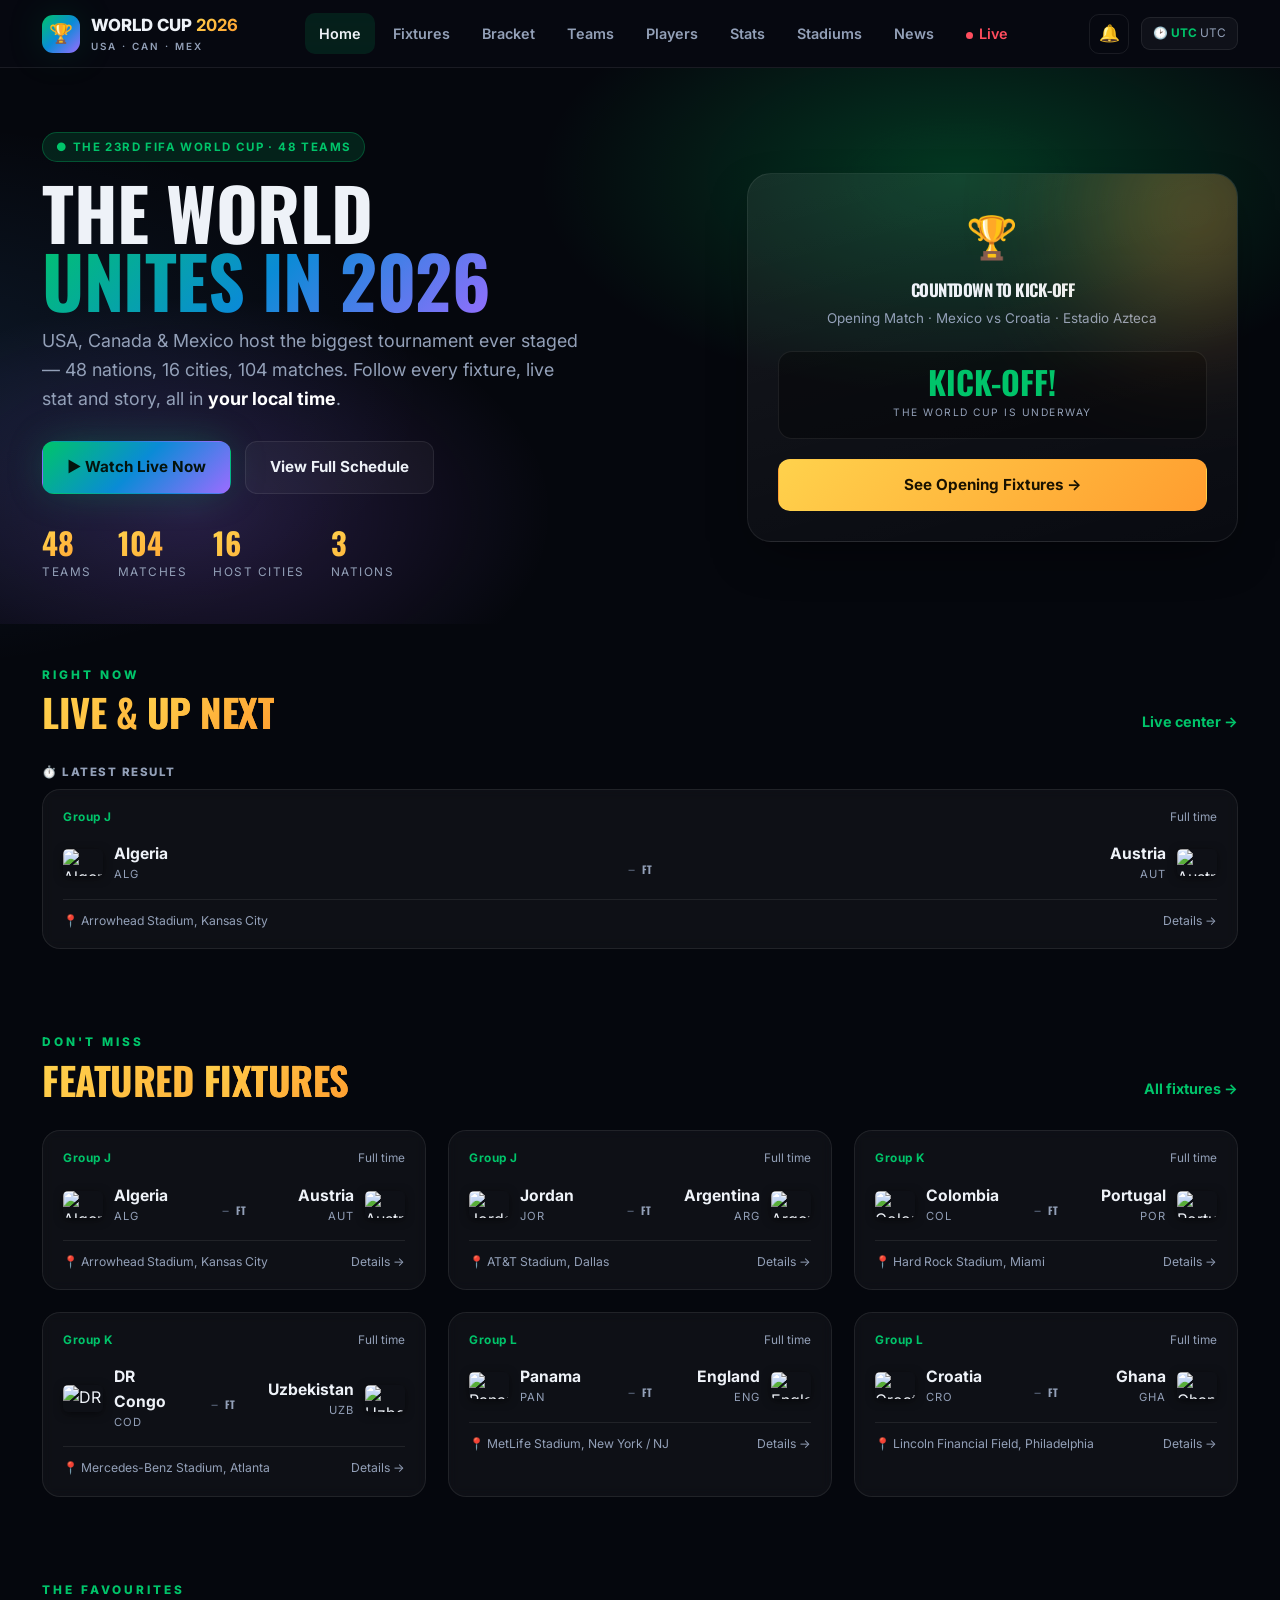
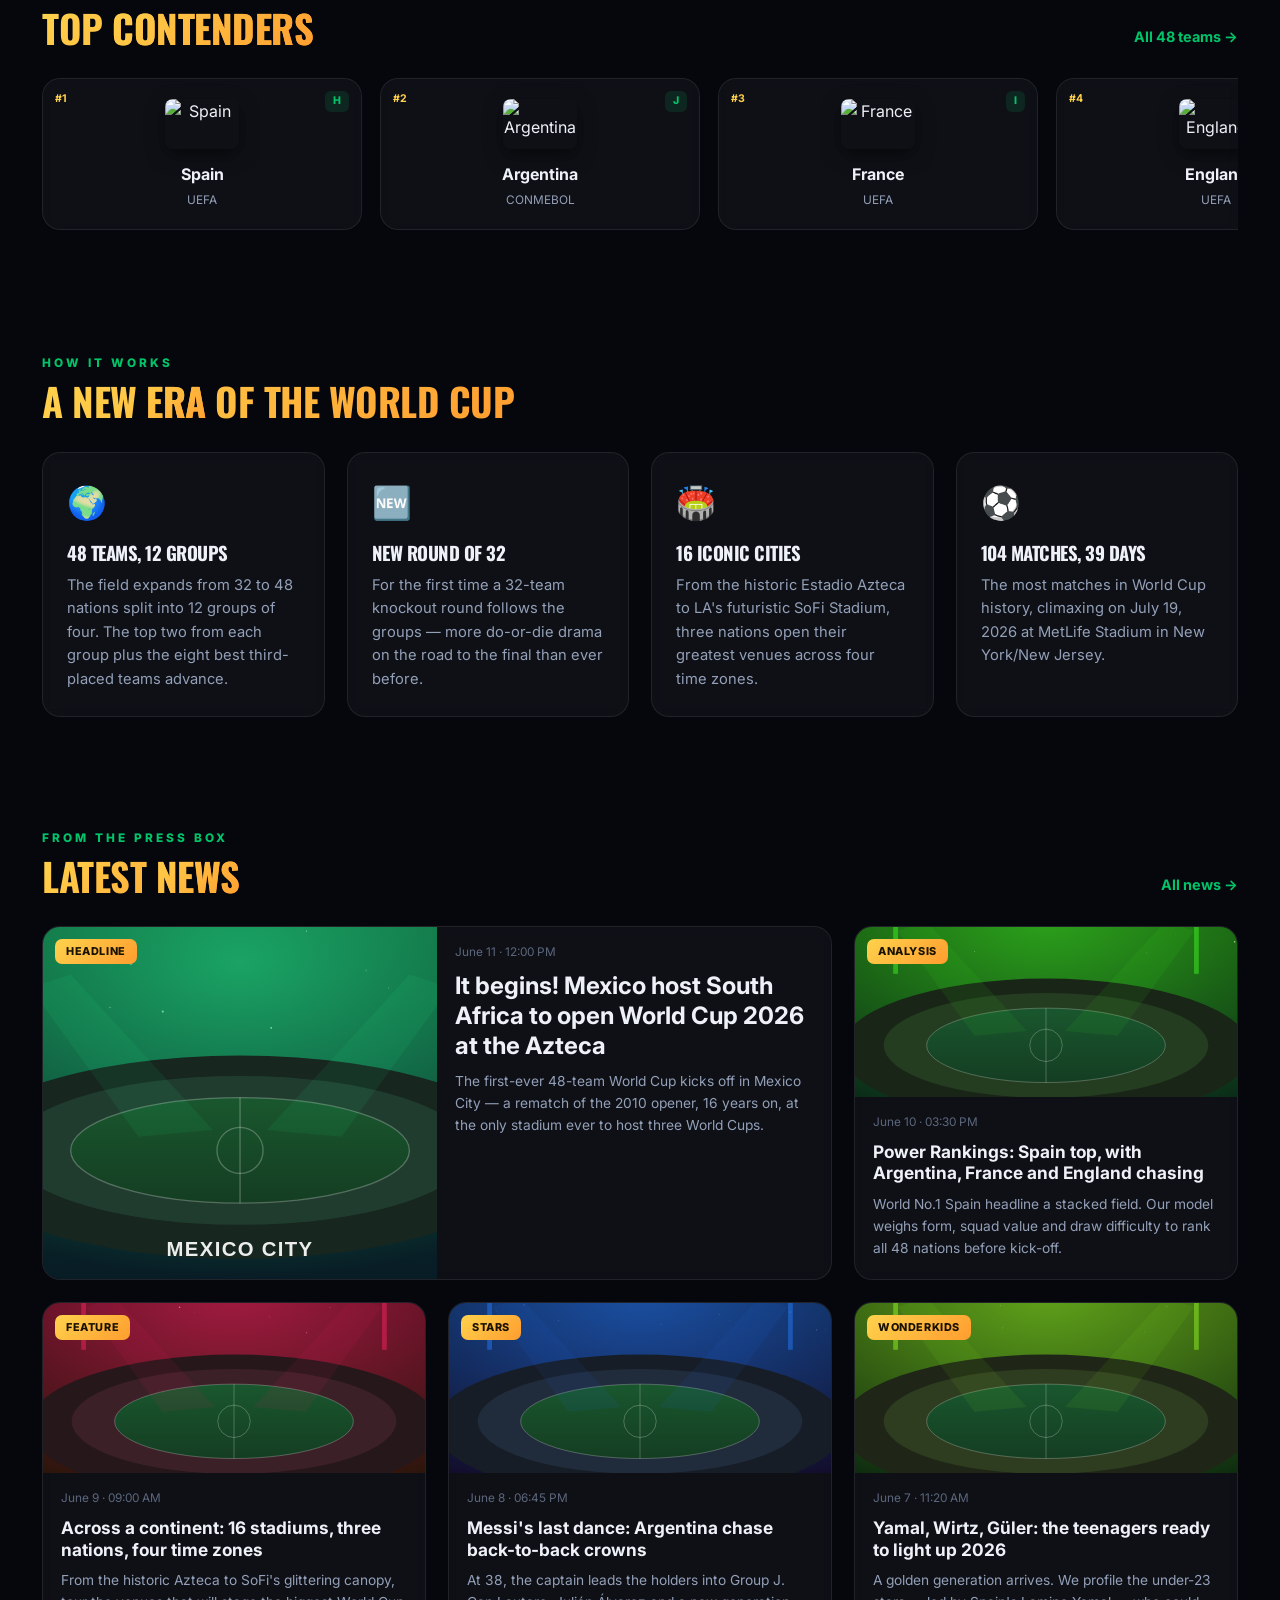
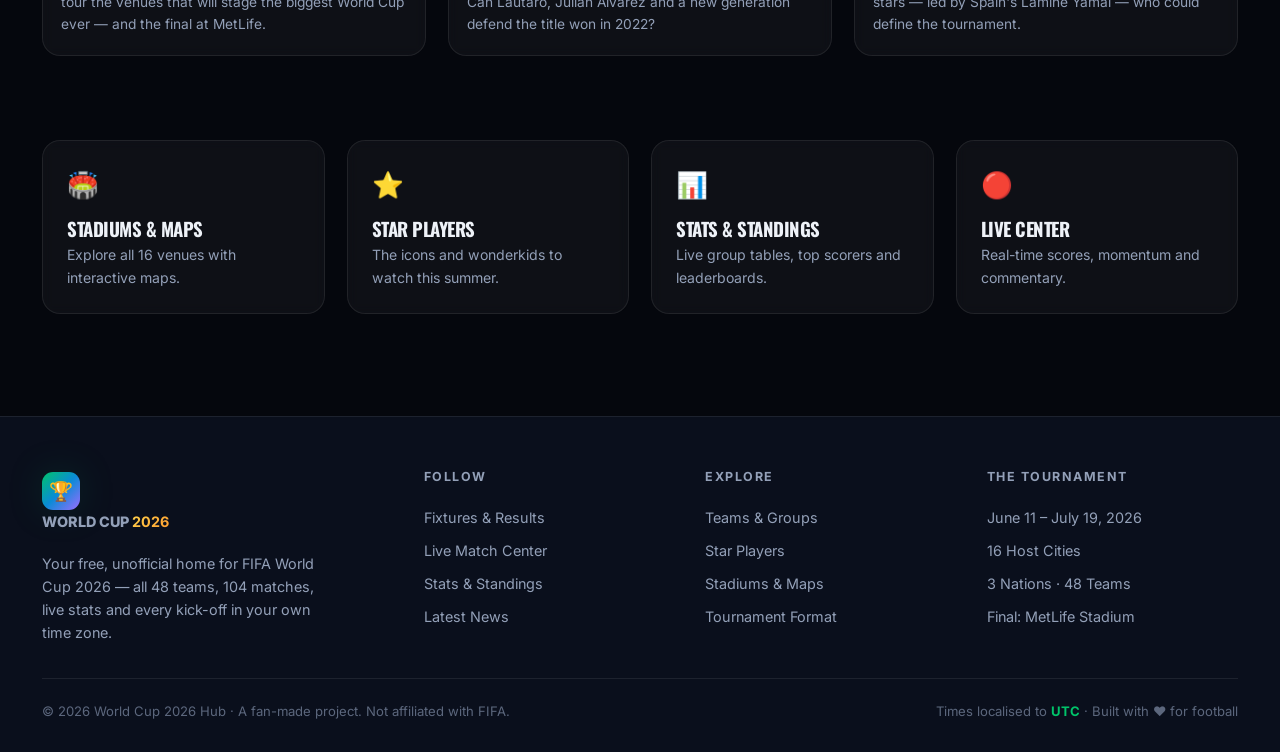
==== index.html @ a39a7ef7 "Add files via upload" ====
<!DOCTYPE html>
<html lang="en">
<head>
<meta charset="UTF-8">
<meta name="viewport" content="width=device-width, initial-scale=1.0">
<title>World Cup 2026 Hub — Live Scores, Fixtures, Teams &amp; Stats</title>
<meta name="description" content="Your free home for FIFA World Cup 2026: all 48 teams, 104 fixtures, live match stats, players, stadiums and news — every kick-off in your local time.">
<link rel="preconnect" href="https://fonts.googleapis.com">
<link rel="preconnect" href="https://flagcdn.com">
<link href="https://fonts.googleapis.com/css2?family=Inter:wght@400;500;600;700;800&family=Oswald:wght@500;600;700&display=swap" rel="stylesheet">
<link rel="stylesheet" href="css/styles.css">
<link rel="icon" href="data:image/svg+xml,%3Csvg xmlns='http://www.w3.org/2000/svg' viewBox='0 0 100 100'%3E%3Ctext y='.9em' font-size='90'%3E%F0%9F%8F%86%3C/text%3E%3C/svg%3E">
</head>
<body data-page="index.html">

<!-- HERO -->
<section class="hero">
  <div class="hero-glow"></div>
  <div class="wrap hero-grid">
    <div>
      <span class="pill pill-green">● The 23rd FIFA World Cup · 48 Teams</span>
      <h1 class="display">The World<br><span class="g">Unites in 2026</span></h1>
      <p class="lead">USA, Canada &amp; Mexico host the biggest tournament ever staged — 48 nations, 16 cities, 104 matches. Follow every fixture, live stat and story, all in <b style="color:#fff">your local time</b>.</p>
      <div class="hero-cta">
        <a href="live.html" class="btn btn-primary">▶ Watch Live Now</a>
        <a href="fixtures.html" class="btn btn-ghost">View Full Schedule</a>
      </div>
      <div class="hero-stats">
        <div class="s"><b>48</b><span>Teams</span></div>
        <div class="s"><b>104</b><span>Matches</span></div>
        <div class="s"><b>16</b><span>Host Cities</span></div>
        <div class="s"><b>3</b><span>Nations</span></div>
      </div>
    </div>
    <div class="hero-card reveal">
      <div class="trophy">🏆</div>
      <h3 class="display">Countdown to Kick-Off</h3>
      <p class="sub">Opening Match · Mexico vs Croatia · Estadio Azteca</p>
      <div class="countdown" id="countdown"></div>
      <a href="fixtures.html" class="btn btn-gold" style="width:100%;justify-content:center;margin-top:20px">See Opening Fixtures →</a>
    </div>
  </div>
</section>

<!-- SPOTLIGHT: always-on LIVE + NEXT -->
<section class="section-tight">
  <div class="wrap">
    <div class="section-head reveal">
      <div><div class="eyebrow">Right now</div><h2 class="display">Live &amp; <span class="display">Up Next</span></h2></div>
      <a href="live.html" class="link-more">Live center →</a>
    </div>
    <div class="grid reveal" id="spotlight" style="grid-template-columns:1fr 1fr;gap:18px"></div>
  </div>
</section>

<!-- TODAY'S MATCHES WIDGET -->
<section class="section-tight" id="todaySec" style="display:none">
  <div class="wrap">
    <div class="section-head reveal">
      <div><div class="eyebrow" id="todayDate">Today</div><h2 class="display">Today's <span class="display">Matches</span></h2></div>
      <a href="fixtures.html" class="link-more">Full schedule →</a>
    </div>
    <div class="grid reveal" id="todayGrid" style="grid-template-columns:repeat(auto-fill,minmax(330px,1fr))"></div>
  </div>
</section>

<!-- FEATURED / UPCOMING -->
<section class="section-tight">
  <div class="wrap">
    <div class="section-head reveal">
      <div><div class="eyebrow">Don't miss</div><h2 class="display">Featured <span class="display">Fixtures</span></h2></div>
      <a href="fixtures.html" class="link-more">All fixtures →</a>
    </div>
    <div class="grid reveal" id="featuredMatches" style="grid-template-columns:repeat(auto-fill,minmax(330px,1fr))"></div>
  </div>
</section>

<!-- TICKER / STAR TEAMS -->
<section class="section-tight">
  <div class="wrap">
    <div class="section-head reveal">
      <div><div class="eyebrow">The favourites</div><h2 class="display">Top <span class="display">Contenders</span></h2></div>
      <a href="teams.html" class="link-more">All 48 teams →</a>
    </div>
    <div class="scroll-x reveal" id="topTeams"></div>
  </div>
</section>

<!-- FORMAT EXPLAINER -->
<section class="section" id="format">
  <div class="wrap">
    <div class="section-head reveal"><div><div class="eyebrow">How it works</div><h2 class="display">A New <span class="display">Era</span> of the World Cup</h2></div></div>
    <div class="grid reveal" style="grid-template-columns:repeat(auto-fit,minmax(230px,1fr))">
      <div class="card" style="padding:24px"><div style="font-size:2rem">🌍</div><h3 class="display" style="margin:10px 0 6px">48 Teams, 12 Groups</h3><p class="muted" style="font-size:.92rem">The field expands from 32 to 48 nations split into 12 groups of four. The top two from each group plus the eight best third-placed teams advance.</p></div>
      <div class="card" style="padding:24px"><div style="font-size:2rem">🆕</div><h3 class="display" style="margin:10px 0 6px">New Round of 32</h3><p class="muted" style="font-size:.92rem">For the first time a 32-team knockout round follows the groups — more do-or-die drama on the road to the final than ever before.</p></div>
      <div class="card" style="padding:24px"><div style="font-size:2rem">🏟️</div><h3 class="display" style="margin:10px 0 6px">16 Iconic Cities</h3><p class="muted" style="font-size:.92rem">From the historic Estadio Azteca to LA's futuristic SoFi Stadium, three nations open their greatest venues across four time zones.</p></div>
      <div class="card" style="padding:24px"><div style="font-size:2rem">⚽</div><h3 class="display" style="margin:10px 0 6px">104 Matches, 39 Days</h3><p class="muted" style="font-size:.92rem">The most matches in World Cup history, climaxing on July 19, 2026 at MetLife Stadium in New York/New Jersey.</p></div>
    </div>
  </div>
</section>

<!-- LATEST NEWS -->
<section class="section-tight">
  <div class="wrap">
    <div class="section-head reveal">
      <div><div class="eyebrow">From the press box</div><h2 class="display">Latest <span class="display">News</span></h2></div>
      <a href="news.html" class="link-more">All news →</a>
    </div>
    <div class="grid news-grid reveal" id="homeNews"></div>
  </div>
</section>

<!-- QUICK LINKS -->
<section class="section-tight">
  <div class="wrap grid reveal" style="grid-template-columns:repeat(auto-fit,minmax(200px,1fr))">
    <a href="stadiums.html" class="card" style="padding:24px"><div style="font-size:1.6rem">🏟️</div><h3 class="display" style="margin-top:8px">Stadiums &amp; Maps</h3><p class="muted" style="font-size:.88rem">Explore all 16 venues with interactive maps.</p></a>
    <a href="players.html" class="card" style="padding:24px"><div style="font-size:1.6rem">⭐</div><h3 class="display" style="margin-top:8px">Star Players</h3><p class="muted" style="font-size:.88rem">The icons and wonderkids to watch this summer.</p></a>
    <a href="stats.html" class="card" style="padding:24px"><div style="font-size:1.6rem">📊</div><h3 class="display" style="margin-top:8px">Stats &amp; Standings</h3><p class="muted" style="font-size:.88rem">Live group tables, top scorers and leaderboards.</p></a>
    <a href="live.html" class="card" style="padding:24px"><div style="font-size:1.6rem">🔴</div><h3 class="display" style="margin-top:8px">Live Center</h3><p class="muted" style="font-size:.88rem">Real-time scores, momentum and commentary.</p></a>
  </div>
</section>

<script src="js/data.js"></script>
<script src="js/live-data.js"></script>
<script src="js/app.js"></script>
<script>
  startCountdown(TOURNAMENT.start, '#countdown');

  function isSameLocalDay(iso, ref){ const d=new Date(iso); return d.getFullYear()===ref.getFullYear()&&d.getMonth()===ref.getMonth()&&d.getDate()===ref.getDate(); }

  function renderHome(){
    resolveKnockout();
    const withTeams = MATCHES.filter(m=>m.home&&m.away);
    const live = withTeams.filter(m=>m.status==='live').sort((a,b)=>new Date(a.kickoff)-new Date(b.kickoff));
    const upcoming = withTeams.filter(m=>m.status==='upcoming').sort((a,b)=>new Date(a.kickoff)-new Date(b.kickoff));
    const finished = withTeams.filter(m=>m.status==='finished').sort((a,b)=>new Date(b.kickoff)-new Date(a.kickoff));

    /* SPOTLIGHT — always show a live match (or latest result) + the next match */
    const sp=$('#spotlight'); sp.innerHTML='';
    const liveOrLast = live[0] || finished[0];
    const nextUp = upcoming[0];
    const cards=[];
    if(liveOrLast){ const w=el('div'); w.innerHTML=`<div style="font-size:.72rem;font-weight:800;letter-spacing:1.5px;text-transform:uppercase;color:${live[0]?'var(--red)':'var(--muted)'};margin-bottom:8px">${live[0]?'🔴 Live now':'⏱️ Latest result'}</div>`; w.appendChild(matchCard(liveOrLast)); cards.push(w); }
    if(nextUp){ const w=el('div'); w.innerHTML=`<div style="font-size:.72rem;font-weight:800;letter-spacing:1.5px;text-transform:uppercase;color:var(--green);margin-bottom:8px">▶ Up next · ${relativeKO(nextUp.kickoff)}</div>`; w.appendChild(matchCard(nextUp)); cards.push(w); }
    if(!cards.length){ sp.innerHTML='<div class="empty" style="grid-column:1/-1">The schedule is complete — what a tournament!</div>'; }
    else cards.forEach(c=>sp.appendChild(c));
    sp.style.gridTemplateColumns = (cards.length>1 && window.innerWidth>760) ? '1fr 1fr' : '1fr';

    /* TODAY widget */
    const now=new Date();
    const today = withTeams.filter(m=>isSameLocalDay(m.kickoff, now)).sort((a,b)=>new Date(a.kickoff)-new Date(b.kickoff));
    if(today.length){
      $('#todaySec').style.display='';
      $('#todayDate').textContent = now.toLocaleDateString([], {weekday:'long', month:'long', day:'numeric'});
      const tg=$('#todayGrid'); tg.innerHTML=''; today.forEach(m=>tg.appendChild(matchCard(m)));
    } else $('#todaySec').style.display='none';

    /* FEATURED — biggest upcoming games (by combined team ranking) */
    const feat=$('#featuredMatches'); feat.innerHTML='';
    const big=[...upcoming].sort((a,b)=>(team(a.home).rank+team(a.away).rank)-(team(b.home).rank+team(b.away).rank)).slice(0,6);
    (big.length?big:finished.slice(0,6)).forEach(m=>feat.appendChild(matchCard(m)));
  }
  LiveData.refresh(renderHome);
  setInterval(()=>LiveData.refresh(renderHome), 30000);

  // Top contenders carousel
  const tt = $('#topTeams');
  TEAMS.filter(t=>t.rank).sort((a,b)=>a.rank-b.rank).slice(0,10).forEach(t=>{
    const c = el('a','card team-tile'); c.href='teams.html';
    c.innerHTML = `<span class="rk">#${t.rank}</span><span class="grp">${t.group}</span>
      <img class="flag" src="${flag(t.cc)}" alt="${t.name}" loading="lazy">
      <h4>${t.name}</h4><div class="meta">${t.conf}</div>`;
    tt.appendChild(c);
  });

  // News
  const hn = $('#homeNews');
  NEWS.slice(0,5).forEach((n,i)=>{
    const c = el('div','card news-card'+(i===0?' news-feature':''));
    const venue = stadium(n.img);
    c.innerHTML = `<div class="news-img"><span class="cat">${n.cat}</span>
        <img src="${cityImg(n.img, venue.city||n.img)}" alt=""></div>
      <div class="news-body"><div class="date">${localDate(n.date,{month:'long',day:'numeric'})} · ${localTime(n.date)}</div>
        <h3>${n.title}</h3><p class="blurb">${n.blurb}</p></div>`;
    loadVenuePhoto(c.querySelector('.news-img img'), venue.wiki);
    c.onclick = ()=> showModal(`<div class="modal-hero" style="background:var(--grad-hero)"><span style="font-size:2.4rem">📰</span></div>
      <div class="modal-body"><span class="pill pill-gold">${n.cat}</span>
      <h2 style="margin:12px 0 4px">${n.title}</h2><p class="sub">${localDateFull(n.date)} · ${localTime(n.date)} ${tzAbbr}</p>
      <p style="color:var(--muted)">${n.blurb}</p><p style="color:var(--muted);margin-top:12px">Full coverage, team-by-team reaction and tactical analysis continues across our News desk as the tournament unfolds.</p>
      <a href="news.html" class="btn btn-primary" style="margin-top:18px">More stories →</a></div>`);
    hn.appendChild(c);
  });
</script>
</body>
</html>
---- css/styles.css ----
/* =====================================================================
   FIFA WORLD CUP 2026 — DESIGN SYSTEM
   A premium, dark, glassmorphic theme with a green-pitch + gold accent.
   ===================================================================== */
:root{
  --bg:#05070d;
  --bg-2:#0a0f1c;
  --surface:#0e1422;
  --surface-2:#131b2e;
  --card:rgba(255,255,255,.04);
  --card-border:rgba(255,255,255,.08);
  --text:#eef2f8;
  --muted:#93a0b8;
  --faint:#5c677d;

  --green:#00c46a;
  --green-deep:#009b54;
  --gold:#ffd24c;
  --gold-deep:#e8b51c;
  --red:#ff4d5e;
  --blue:#4da3ff;
  --purple:#9b6cff;

  --grad-hero:linear-gradient(135deg,#00c46a 0%,#0a8bd6 50%,#9b6cff 100%);
  --grad-gold:linear-gradient(135deg,#ffd24c,#ff9d2f);
  --grad-pitch:linear-gradient(160deg,#0a3d23 0%,#062818 100%);

  --radius:18px;
  --radius-sm:12px;
  --shadow:0 18px 50px -18px rgba(0,0,0,.65);
  --shadow-glow:0 0 40px -8px rgba(0,196,106,.35);
  --maxw:1240px;
  --header-h:68px;
  font-synthesis:none;
}

*{box-sizing:border-box;margin:0;padding:0}
html{scroll-behavior:smooth}
body{
  font-family:'Inter','Segoe UI',system-ui,-apple-system,sans-serif;
  background:
    radial-gradient(1200px 600px at 80% -10%, rgba(0,196,106,.14), transparent 60%),
    radial-gradient(1000px 500px at -10% 10%, rgba(75,163,255,.12), transparent 55%),
    var(--bg);
  color:var(--text);
  line-height:1.6;
  min-height:100vh;
  -webkit-font-smoothing:antialiased;
  overflow-x:hidden;
}
a{color:inherit;text-decoration:none}
img{max-width:100%;display:block}
.display{font-family:'Oswald','Inter',sans-serif;font-weight:700;letter-spacing:-.5px;text-transform:uppercase}

/* ---------- layout helpers ---------- */
.wrap{max-width:var(--maxw);margin:0 auto;padding:0 22px}
.section{padding:70px 0}
.section-tight{padding:42px 0}
.grid{display:grid;gap:22px}
.center{text-align:center}
.muted{color:var(--muted)}
.pill{display:inline-flex;align-items:center;gap:7px;padding:5px 13px;border-radius:999px;font-size:.72rem;font-weight:700;letter-spacing:1.4px;text-transform:uppercase}
.pill-green{background:rgba(0,196,106,.14);color:var(--green);border:1px solid rgba(0,196,106,.3)}
.pill-gold{background:rgba(255,210,76,.13);color:var(--gold);border:1px solid rgba(255,210,76,.3)}
.pill-red{background:rgba(255,77,94,.14);color:var(--red);border:1px solid rgba(255,77,94,.35)}

.section-head{display:flex;align-items:flex-end;justify-content:space-between;gap:20px;margin-bottom:30px;flex-wrap:wrap}
.section-head h2{font-size:clamp(1.6rem,3vw,2.4rem);line-height:1.05}
.section-head .display{background:var(--grad-gold);-webkit-background-clip:text;background-clip:text;-webkit-text-fill-color:transparent}
.eyebrow{color:var(--green);font-weight:800;letter-spacing:3px;text-transform:uppercase;font-size:.74rem;margin-bottom:8px}
.link-more{color:var(--green);font-weight:700;font-size:.9rem;display:inline-flex;gap:6px;align-items:center;transition:gap .2s}
.link-more:hover{gap:11px}

/* ---------- HEADER / NAV ---------- */
.site-header{
  position:sticky;top:0;z-index:50;height:var(--header-h);
  backdrop-filter:blur(18px);
  background:rgba(7,10,18,.72);
  border-bottom:1px solid var(--card-border);
}
.nav{height:100%;display:flex;align-items:center;justify-content:space-between;gap:18px}
.brand{display:flex;align-items:center;gap:11px;font-weight:800;font-size:1.05rem}
.brand .logo{
  width:38px;height:38px;border-radius:11px;display:grid;place-items:center;
  background:var(--grad-hero);font-size:1.2rem;box-shadow:var(--shadow-glow);
}
.brand b{background:var(--grad-gold);-webkit-background-clip:text;background-clip:text;-webkit-text-fill-color:transparent}
.brand small{display:block;font-size:.62rem;letter-spacing:2px;color:var(--muted);font-weight:600}
.nav-links{display:flex;align-items:center;gap:4px}
.nav-links a{
  padding:9px 14px;border-radius:10px;font-size:.9rem;font-weight:600;color:var(--muted);
  transition:.18s;position:relative;
}
.nav-links a:hover{color:var(--text);background:rgba(255,255,255,.05)}
.nav-links a.active{color:var(--text);background:rgba(0,196,106,.12)}
.nav-links a.live-link{color:var(--red)}
.nav-links a.live-link::before{content:'';width:7px;height:7px;border-radius:50%;background:var(--red);display:inline-block;margin-right:6px;animation:blink 1.2s infinite}
.nav-right{display:flex;align-items:center;gap:12px}
.tz-badge{font-size:.74rem;color:var(--muted);background:var(--card);border:1px solid var(--card-border);padding:6px 11px;border-radius:9px;white-space:nowrap}
.tz-badge b{color:var(--green)}
.burger{display:none;background:none;border:1px solid var(--card-border);color:var(--text);width:42px;height:42px;border-radius:10px;font-size:1.2rem;cursor:pointer}
.notif-bell{background:none;border:1px solid var(--card-border);color:var(--muted);width:40px;height:40px;border-radius:10px;font-size:1.05rem;cursor:pointer;transition:.18s;flex:0 0 auto}
.notif-bell:hover{color:var(--text);border-color:rgba(0,196,106,.4)}
.notif-bell.on{color:var(--gold);border-color:rgba(255,210,76,.5);background:rgba(255,210,76,.1);animation:bellPulse 2s infinite}
@keyframes bellPulse{0%,100%{box-shadow:0 0 0 0 rgba(255,210,76,.4)}50%{box-shadow:0 0 0 6px rgba(255,210,76,0)}}
.avatar.has-photo{background-size:cover !important;background-position:center top;text-shadow:none;border-color:rgba(255,255,255,.25)}

@keyframes blink{0%,100%{opacity:1}50%{opacity:.25}}

/* ---------- HERO ---------- */
.hero{position:relative;overflow:hidden;padding:64px 0 40px}
.hero-glow{position:absolute;inset:0;z-index:-1;
  background:
    radial-gradient(700px 360px at 75% 20%, rgba(0,196,106,.25), transparent 60%),
    radial-gradient(600px 360px at 15% 80%, rgba(155,108,255,.2), transparent 60%);
  filter:saturate(1.2);
}
.hero-grid{display:grid;grid-template-columns:1.15fr .85fr;gap:40px;align-items:center}
.hero h1{font-size:clamp(2.4rem,5.6vw,4.6rem);line-height:.94;margin:16px 0 14px}
.hero h1 .g{background:var(--grad-hero);-webkit-background-clip:text;background-clip:text;-webkit-text-fill-color:transparent}
.hero p.lead{font-size:1.12rem;color:var(--muted);max-width:540px}
.hero-cta{display:flex;gap:14px;margin-top:28px;flex-wrap:wrap}
.btn{display:inline-flex;align-items:center;gap:9px;padding:13px 24px;border-radius:12px;font-weight:700;font-size:.95rem;cursor:pointer;border:1px solid transparent;transition:.2s;white-space:nowrap}
.btn-primary{background:var(--grad-hero);color:#04130c;box-shadow:var(--shadow-glow)}
.btn-primary:hover{transform:translateY(-2px)}
.btn-ghost{background:var(--card);border-color:var(--card-border);color:var(--text)}
.btn-ghost:hover{background:rgba(255,255,255,.08)}
.btn-gold{background:var(--grad-gold);color:#1a1200}
.btn-gold:hover{transform:translateY(-2px)}

.hero-stats{display:flex;gap:26px;margin-top:34px;flex-wrap:wrap}
.hero-stats .s b{font-family:'Oswald',sans-serif;font-size:1.9rem;display:block;line-height:1;background:var(--grad-gold);-webkit-background-clip:text;background-clip:text;-webkit-text-fill-color:transparent}
.hero-stats .s span{font-size:.74rem;color:var(--muted);text-transform:uppercase;letter-spacing:1.5px}

/* trophy / countdown card */
.hero-card{
  background:linear-gradient(165deg,rgba(255,255,255,.07),rgba(255,255,255,.02));
  border:1px solid var(--card-border);border-radius:24px;padding:30px;box-shadow:var(--shadow);
  position:relative;overflow:hidden;
}
.hero-card::before{content:'';position:absolute;top:-60px;right:-60px;width:200px;height:200px;border-radius:50%;background:var(--grad-gold);filter:blur(70px);opacity:.35}
.hero-card .trophy{font-size:2.6rem;text-align:center;margin-bottom:6px}
.hero-card h3{text-align:center;font-size:1.05rem;margin-bottom:4px}
.hero-card .sub{text-align:center;color:var(--muted);font-size:.84rem;margin-bottom:22px}
.countdown{display:grid;grid-template-columns:repeat(4,1fr);gap:10px}
.cd-box{background:rgba(0,0,0,.35);border:1px solid var(--card-border);border-radius:14px;padding:14px 6px;text-align:center}
.cd-box b{font-family:'Oswald',sans-serif;font-size:2rem;display:block;line-height:1;color:var(--gold)}
.cd-box span{font-size:.64rem;text-transform:uppercase;letter-spacing:1.5px;color:var(--muted)}

/* ---------- CARDS / GENERIC ---------- */
.card{background:var(--card);border:1px solid var(--card-border);border-radius:var(--radius);overflow:hidden;transition:.22s;backdrop-filter:blur(6px)}
.card:hover{border-color:rgba(0,196,106,.4);transform:translateY(-4px);box-shadow:var(--shadow)}

/* ---------- MATCH CARD ---------- */
.match-card{padding:18px 20px;display:flex;flex-direction:column;gap:14px}
.match-top{display:flex;justify-content:space-between;align-items:center;font-size:.74rem;color:var(--muted)}
.match-stage{font-weight:700;letter-spacing:.5px;color:var(--green)}
.match-teams{display:grid;grid-template-columns:1fr auto 1fr;align-items:center;gap:8px}
.mt-side{display:flex;align-items:center;gap:11px}
.mt-side.away{flex-direction:row-reverse;text-align:right}
.mt-side .flag{width:40px;height:27px;border-radius:5px;object-fit:cover;box-shadow:0 2px 8px rgba(0,0,0,.5)}
.mt-side .tn{font-weight:700;font-size:.98rem}
.mt-side .tc{font-size:.7rem;color:var(--muted);letter-spacing:1px}
.match-score{font-family:'Oswald',sans-serif;font-size:1.7rem;font-weight:700;min-width:74px;text-align:center}
.match-score .vs{font-size:.8rem;color:var(--faint);font-weight:400}
.match-score .ko{font-size:.95rem;color:var(--green);font-weight:600;line-height:1.1}
.match-score .ko small{display:block;color:var(--muted);font-size:.68rem;font-weight:400}
.match-foot{display:flex;justify-content:space-between;align-items:center;font-size:.76rem;color:var(--muted);border-top:1px solid var(--card-border);padding-top:11px}
.match-foot a{color:var(--green);font-weight:700}
.live-badge{background:var(--red);color:#fff;padding:2px 9px;border-radius:6px;font-size:.66rem;font-weight:800;letter-spacing:.8px;display:inline-flex;align-items:center;gap:5px}
.live-badge::before{content:'';width:6px;height:6px;border-radius:50%;background:#fff;animation:blink 1s infinite}

/* ---------- TEAM CARD / GROUPS ---------- */
.groups-grid{grid-template-columns:repeat(auto-fill,minmax(330px,1fr))}
.group-card{padding:0}
.group-head{display:flex;align-items:center;gap:10px;padding:15px 18px;background:linear-gradient(90deg,rgba(0,196,106,.12),transparent);border-bottom:1px solid var(--card-border)}
.group-head .gl{width:34px;height:34px;border-radius:9px;background:var(--grad-hero);display:grid;place-items:center;font-family:'Oswald';font-weight:700;color:#04130c}
.group-head h3{font-size:1rem}
.standings{width:100%;border-collapse:collapse;font-size:.85rem}
.standings th{text-align:center;font-size:.66rem;text-transform:uppercase;letter-spacing:.5px;color:var(--muted);padding:9px 4px;font-weight:600}
.standings th.tname,.standings td.tname{text-align:left;padding-left:16px}
.standings td{padding:9px 4px;text-align:center;border-top:1px solid var(--card-border)}
.standings tr:hover{background:rgba(255,255,255,.03)}
.standings .tname{display:flex;align-items:center;gap:9px;font-weight:600}
.standings .tname img{width:24px;height:16px;border-radius:3px;object-fit:cover}
.standings .pts{font-weight:800;color:var(--gold)}
.standings .qual{box-shadow:inset 3px 0 0 var(--green)}

/* ---------- TEAM TILE (teams page) ---------- */
.teams-grid{grid-template-columns:repeat(auto-fill,minmax(180px,1fr))}
.team-tile{padding:20px 16px;text-align:center;cursor:pointer;position:relative}
.team-tile .flag{width:74px;height:50px;border-radius:8px;object-fit:cover;margin:0 auto 13px;box-shadow:0 6px 18px rgba(0,0,0,.5);transition:.25s}
.team-tile:hover .flag{transform:scale(1.08) rotate(-2deg)}
.team-tile h4{font-size:1rem}
.team-tile .meta{font-size:.74rem;color:var(--muted);margin-top:3px}
.team-tile .grp{position:absolute;top:12px;right:12px;font-size:.66rem;font-weight:800;color:var(--green);background:rgba(0,196,106,.12);padding:2px 8px;border-radius:6px}
.team-tile .rk{position:absolute;top:12px;left:12px;font-size:.66rem;color:var(--gold);font-weight:700}
.fav-btn{position:absolute;bottom:10px;right:10px;background:none;border:none;color:var(--gold);font-size:1.2rem;cursor:pointer;line-height:1;padding:2px;transition:transform .15s;z-index:2}
.fav-btn:hover{transform:scale(1.25)}
.fav-btn.on{filter:drop-shadow(0 0 6px rgba(255,210,76,.7))}

/* ---------- PLAYER CARD ---------- */
.players-grid{grid-template-columns:repeat(auto-fill,minmax(220px,1fr))}
.player-card{padding:0;text-align:center}
.player-top{position:relative;padding:26px 16px 16px;background:linear-gradient(160deg,rgba(255,255,255,.06),transparent)}
.avatar{width:96px;height:96px;border-radius:50%;margin:0 auto;display:grid;place-items:center;font-family:'Oswald';font-weight:700;font-size:2rem;border:3px solid rgba(255,255,255,.15);position:relative}
.player-num{position:absolute;top:14px;right:16px;font-family:'Oswald';font-size:1.5rem;color:rgba(255,255,255,.25);font-weight:700}
.player-flag{position:absolute;top:16px;left:16px;width:30px;height:20px;border-radius:4px;object-fit:cover;box-shadow:0 2px 6px rgba(0,0,0,.5)}
.player-body{padding:14px 16px 20px}
.player-body h4{font-size:1.02rem}
.player-body .club{font-size:.76rem;color:var(--muted);margin-bottom:12px}
.player-stats{display:flex;justify-content:space-around;border-top:1px solid var(--card-border);padding-top:12px}
.player-stats .ps b{display:block;font-family:'Oswald';font-size:1.15rem;color:var(--gold);line-height:1}
.player-stats .ps span{font-size:.62rem;text-transform:uppercase;letter-spacing:.8px;color:var(--muted)}
.pos-badge{display:inline-block;font-size:.64rem;font-weight:800;letter-spacing:1px;padding:2px 8px;border-radius:5px;margin-bottom:6px}
.pos-GK{background:rgba(255,210,76,.16);color:var(--gold)}
.pos-DF{background:rgba(75,163,255,.16);color:var(--blue)}
.pos-MF{background:rgba(0,196,106,.16);color:var(--green)}
.pos-FW{background:rgba(255,77,94,.16);color:var(--red)}

/* ---------- FILTER BAR ---------- */
.filterbar{display:flex;gap:9px;flex-wrap:wrap;margin-bottom:26px;align-items:center}
.chip{padding:8px 16px;border-radius:999px;font-size:.84rem;font-weight:600;background:var(--card);border:1px solid var(--card-border);color:var(--muted);cursor:pointer;transition:.16s}
.chip:hover{color:var(--text);border-color:rgba(0,196,106,.4)}
.chip.active{background:var(--grad-hero);color:#04130c;border-color:transparent}
.search-input{flex:1;min-width:180px;max-width:300px;padding:10px 16px;border-radius:11px;background:var(--card);border:1px solid var(--card-border);color:var(--text);font-size:.9rem;outline:none}
.search-input:focus{border-color:var(--green)}

/* ---------- STADIUM CARD ---------- */
.stadiums-grid{grid-template-columns:repeat(auto-fill,minmax(340px,1fr))}
.stadium-card{padding:0;display:flex;flex-direction:column}
.stadium-hero{height:170px;position:relative;overflow:hidden;display:grid;place-items:center}
.stadium-hero .sh-img{position:absolute;inset:0;width:100%;height:100%;object-fit:cover;transition:.4s}
.stadium-card:hover .sh-img{transform:scale(1.07)}
.stadium-hero::after{content:'';position:absolute;inset:0;background:linear-gradient(to top,rgba(5,7,13,.95),transparent 60%)}
.stadium-hero .sh-cap{position:absolute;top:12px;right:12px;z-index:2;background:rgba(0,0,0,.55);backdrop-filter:blur(4px);padding:4px 10px;border-radius:8px;font-size:.74rem;font-weight:700}
.stadium-hero .sh-city{position:absolute;bottom:12px;left:16px;z-index:2;display:flex;align-items:center;gap:8px}
.stadium-hero .sh-city img{width:26px;height:18px;border-radius:3px}
.stadium-hero .sh-city b{font-size:1.05rem}
.stadium-body{padding:16px 18px;flex:1;display:flex;flex-direction:column;gap:8px}
.stadium-body h3{font-size:1.15rem}
.stadium-body .note{font-size:.82rem;color:var(--muted);flex:1}
.stadium-map{height:200px;border-top:1px solid var(--card-border);background:#0a0f1c}
.stadium-meta{display:flex;gap:14px;font-size:.76rem;color:var(--muted);flex-wrap:wrap}
.stadium-meta b{color:var(--text)}

/* ---------- LIVE CENTER ---------- */
.live-wrap{display:grid;grid-template-columns:1fr 360px;gap:24px;align-items:start}
.live-main{display:flex;flex-direction:column;gap:22px}
.live-scoreboard{
  background:var(--grad-pitch);border:1px solid rgba(0,196,106,.25);border-radius:22px;padding:30px;position:relative;overflow:hidden;
  box-shadow:var(--shadow);
}
.live-scoreboard::before{content:'';position:absolute;inset:0;background-image:repeating-linear-gradient(90deg,transparent,transparent 60px,rgba(255,255,255,.025) 60px,rgba(255,255,255,.025) 120px)}
.lsb-top{display:flex;justify-content:space-between;align-items:center;margin-bottom:22px;position:relative}
.lsb-clock{font-family:'Oswald';font-size:1.1rem;color:var(--red);font-weight:700;display:flex;align-items:center;gap:8px}
.lsb-clock .dot{width:9px;height:9px;border-radius:50%;background:var(--red);animation:blink 1s infinite}
.lsb-grid{display:grid;grid-template-columns:1fr auto 1fr;align-items:center;gap:18px;position:relative}
.lsb-team{text-align:center}
.lsb-team img{width:84px;height:56px;border-radius:8px;object-fit:cover;margin:0 auto 12px;box-shadow:0 6px 20px rgba(0,0,0,.6)}
.lsb-team h3{font-size:1.3rem}
.lsb-team .rank{font-size:.72rem;color:var(--muted)}
.lsb-score{font-family:'Oswald';font-size:4rem;font-weight:700;line-height:1;letter-spacing:2px}
.lsb-score small{display:block;font-size:.8rem;color:var(--green);letter-spacing:2px;font-weight:600;margin-top:6px}

.stat-row{margin-bottom:16px}
.stat-row .sr-label{display:flex;justify-content:space-between;font-size:.82rem;margin-bottom:6px}
.stat-row .sr-label b{font-weight:700}
.sr-bar{height:9px;border-radius:6px;background:rgba(255,255,255,.08);overflow:hidden;display:flex}
.sr-bar .h{background:var(--green);transition:width .8s}
.sr-bar .a{background:var(--gold);transition:width .8s}

.commentary{max-height:520px;overflow-y:auto;display:flex;flex-direction:column;gap:2px}
.comm-item{display:flex;gap:12px;padding:12px 4px;border-bottom:1px solid var(--card-border);animation:fadeIn .4s}
.comm-min{font-family:'Oswald';font-size:.95rem;color:var(--green);min-width:38px;font-weight:700}
.comm-icon{font-size:1.1rem}
.comm-text{font-size:.86rem;color:var(--text)}
.comm-text.goal{font-weight:700;color:var(--gold)}
@keyframes fadeIn{from{opacity:0;transform:translateY(-6px)}to{opacity:1;transform:none}}

.live-side .card{padding:18px}
.lineup-row{display:flex;align-items:center;gap:9px;padding:7px 0;font-size:.85rem;border-bottom:1px solid var(--card-border)}
.lineup-row .ln{width:24px;font-family:'Oswald';color:var(--muted);text-align:center}

/* ---------- NEWS ---------- */
.news-grid{grid-template-columns:repeat(auto-fill,minmax(300px,1fr))}
.news-card{display:flex;flex-direction:column;cursor:pointer}
.news-img{height:170px;position:relative;overflow:hidden}
.news-img img{width:100%;height:100%;object-fit:cover;transition:.4s}
.news-card:hover .news-img img{transform:scale(1.07)}
.news-img .cat{position:absolute;top:12px;left:12px;background:var(--grad-gold);color:#1a1200;padding:4px 11px;border-radius:7px;font-size:.68rem;font-weight:800;letter-spacing:.6px;text-transform:uppercase}
.news-body{padding:16px 18px 20px;flex:1;display:flex;flex-direction:column;gap:9px}
.news-body h3{font-size:1.08rem;line-height:1.25}
.news-body .blurb{font-size:.86rem;color:var(--muted);flex:1}
.news-body .date{font-size:.74rem;color:var(--faint)}
.news-feature{grid-column:span 2;flex-direction:row}
.news-feature .news-img{height:auto;flex:1.1}
.news-feature .news-body{flex:1;justify-content:center}
.news-feature .news-body h3{font-size:1.5rem}

/* ---------- MODAL ---------- */
.modal-overlay{position:fixed;inset:0;background:rgba(3,5,10,.8);backdrop-filter:blur(8px);z-index:100;display:none;align-items:center;justify-content:center;padding:20px;animation:fadeIn .25s}
.modal-overlay.open{display:flex}
.modal{background:var(--surface);border:1px solid var(--card-border);border-radius:22px;max-width:560px;width:100%;max-height:88vh;overflow-y:auto;box-shadow:var(--shadow);animation:popIn .3s}
@keyframes popIn{from{transform:scale(.94);opacity:0}to{transform:scale(1);opacity:1}}
.modal-hero{height:130px;background:var(--grad-hero);position:relative;display:grid;place-items:center}
.modal-hero img{width:90px;height:60px;border-radius:8px;object-fit:cover;box-shadow:0 8px 24px rgba(0,0,0,.6)}
.modal-close{position:absolute;top:14px;right:14px;width:36px;height:36px;border-radius:50%;background:rgba(0,0,0,.4);border:none;color:#fff;font-size:1.3rem;cursor:pointer;display:grid;place-items:center}
.modal-body{padding:24px}
.modal-body h2{font-size:1.6rem}
.modal-body .sub{color:var(--muted);margin-bottom:18px}
.kv-grid{display:grid;grid-template-columns:1fr 1fr;gap:12px;margin-bottom:18px}
.kv{background:var(--card);border:1px solid var(--card-border);border-radius:12px;padding:12px 14px}
.kv span{font-size:.7rem;text-transform:uppercase;letter-spacing:1px;color:var(--muted)}
.kv b{display:block;font-size:1.1rem;margin-top:2px}

/* ---------- FOOTER ---------- */
.site-footer{border-top:1px solid var(--card-border);background:var(--bg-2);padding:50px 0 30px;margin-top:60px}
.footer-grid{display:grid;grid-template-columns:1.4fr 1fr 1fr 1fr;gap:30px;margin-bottom:34px}
.footer-grid h5{font-size:.78rem;text-transform:uppercase;letter-spacing:1.5px;color:var(--muted);margin-bottom:14px}
.footer-grid a{display:block;color:var(--muted);font-size:.9rem;padding:5px 0;transition:.15s}
.footer-grid a:hover{color:var(--green)}
.footer-grid p{color:var(--muted);font-size:.9rem;max-width:280px}
.footer-bottom{border-top:1px solid var(--card-border);padding-top:22px;display:flex;justify-content:space-between;gap:14px;flex-wrap:wrap;font-size:.82rem;color:var(--faint)}

/* ---------- PAGE HEADER (inner pages) ---------- */
.page-hero{padding:48px 0 14px;position:relative}
.page-hero h1{font-size:clamp(2rem,4.4vw,3.2rem);line-height:1}
.page-hero p{color:var(--muted);font-size:1.05rem;max-width:620px;margin-top:12px}
.breadcrumb{font-size:.8rem;color:var(--muted);margin-bottom:14px}
.breadcrumb a:hover{color:var(--green)}

/* ---------- UTILITY ---------- */
.flag-sm{width:28px;height:19px;border-radius:3px;object-fit:cover}
.empty{padding:50px;text-align:center;color:var(--muted)}
.scroll-x{display:flex;gap:18px;overflow-x:auto;padding-bottom:12px;scroll-snap-type:x mandatory}
.scroll-x>*{flex:0 0 320px;scroll-snap-align:start}
.scroll-x::-webkit-scrollbar{height:8px}
.scroll-x::-webkit-scrollbar-thumb{background:rgba(255,255,255,.12);border-radius:4px}
::-webkit-scrollbar{width:11px;height:11px}
::-webkit-scrollbar-track{background:var(--bg)}
::-webkit-scrollbar-thumb{background:rgba(255,255,255,.1);border-radius:6px}
::-webkit-scrollbar-thumb:hover{background:rgba(255,255,255,.18)}

.reveal{opacity:0;transform:translateY(24px);transition:.7s cubic-bezier(.2,.7,.2,1)}
.reveal.in{opacity:1;transform:none}

/* ---------- RESPONSIVE ---------- */
@media(max-width:980px){
  .hero-grid{grid-template-columns:1fr}
  .live-wrap{grid-template-columns:1fr}
  .footer-grid{grid-template-columns:1fr 1fr}
  .news-feature{grid-column:span 1;flex-direction:column}
  .news-feature .news-img{height:170px}
}
@media(max-width:720px){
  .nav-links{
    position:fixed;top:var(--header-h);left:0;right:0;flex-direction:column;align-items:stretch;
    background:rgba(7,10,18,.97);backdrop-filter:blur(20px);padding:14px;gap:4px;
    border-bottom:1px solid var(--card-border);transform:translateY(-150%);transition:.3s;z-index:49;
  }
  .nav-links.open{transform:none}
  .burger{display:grid;place-items:center}
  .tz-badge{display:none}
  .footer-grid{grid-template-columns:1fr 1fr}
  .section{padding:48px 0}
  .lsb-score{font-size:2.8rem}
  .lsb-team img{width:60px;height:40px}
}
@media(max-width:460px){
  .footer-grid{grid-template-columns:1fr}
  .hero-stats{gap:18px}
}

/* ============ MOBILE POLISH ============ */
@media(max-width:720px){
  .wrap{padding:0 16px}
  .page-hero{padding:32px 0 8px}
  .section-head{margin-bottom:22px}
  .hero{padding:36px 0 20px}
  .hero-card{padding:22px}
  .countdown{gap:7px}
  .cd-box b{font-size:1.6rem}
  /* match cards */
  .mt-side .flag{width:34px;height:23px}
  .mt-side .tn{font-size:.86rem}
  .match-score{font-size:1.4rem;min-width:60px}
  /* tap targets */
  .chip{padding:9px 15px}
  .btn{padding:12px 18px}
  .nav-links a{padding:13px 14px;font-size:1rem}
  /* modals fill screen */
  .modal{max-height:92vh;border-radius:18px}
  .modal-body{padding:18px}
  .kv-grid{grid-template-columns:1fr 1fr;gap:9px}
  /* standings stay readable */
  .standings{font-size:.78rem}
  .standings th,.standings td{padding:8px 2px}
  .standings .tname,.standings th.tname{padding-left:10px}
  .standings .tname img{width:20px;height:13px}
  /* leaderboards / pulse */
  .player-stats .ps b{font-size:1rem}
  .scroll-x>*{flex-basis:78vw}
}
@media(max-width:420px){
  .hero h1{font-size:2.2rem}
  .match-teams{gap:5px}
  .mt-side{gap:7px}
  .mt-side .tc{display:none}
  .lsb-score{font-size:2.3rem}
  .section-head h2{font-size:1.5rem}
  .round-col{flex-basis:84vw;min-width:84vw}
}
/* nicer focus + tap highlight */
a,button,input{-webkit-tap-highlight-color:rgba(0,196,106,.25)}
:focus-visible{outline:2px solid var(--green);outline-offset:2px}
@media(hover:none){ .card:hover{transform:none} }
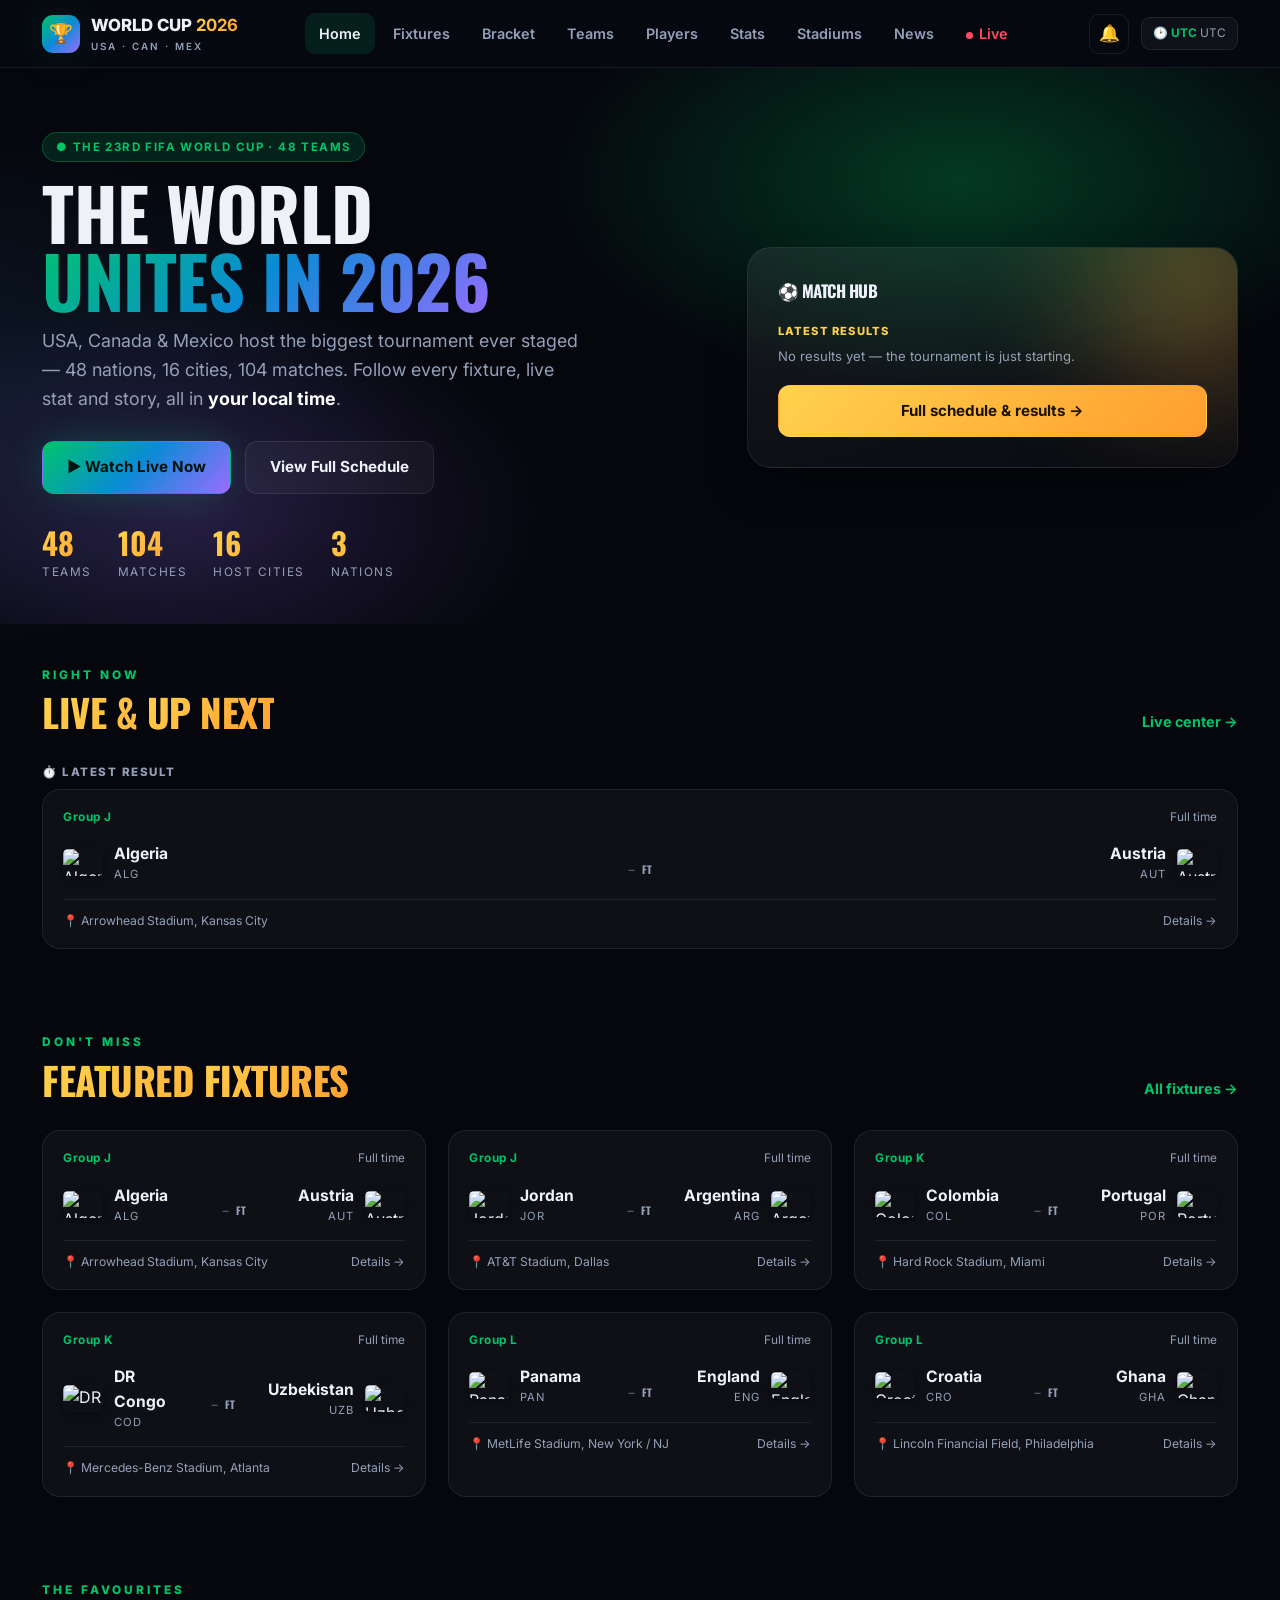
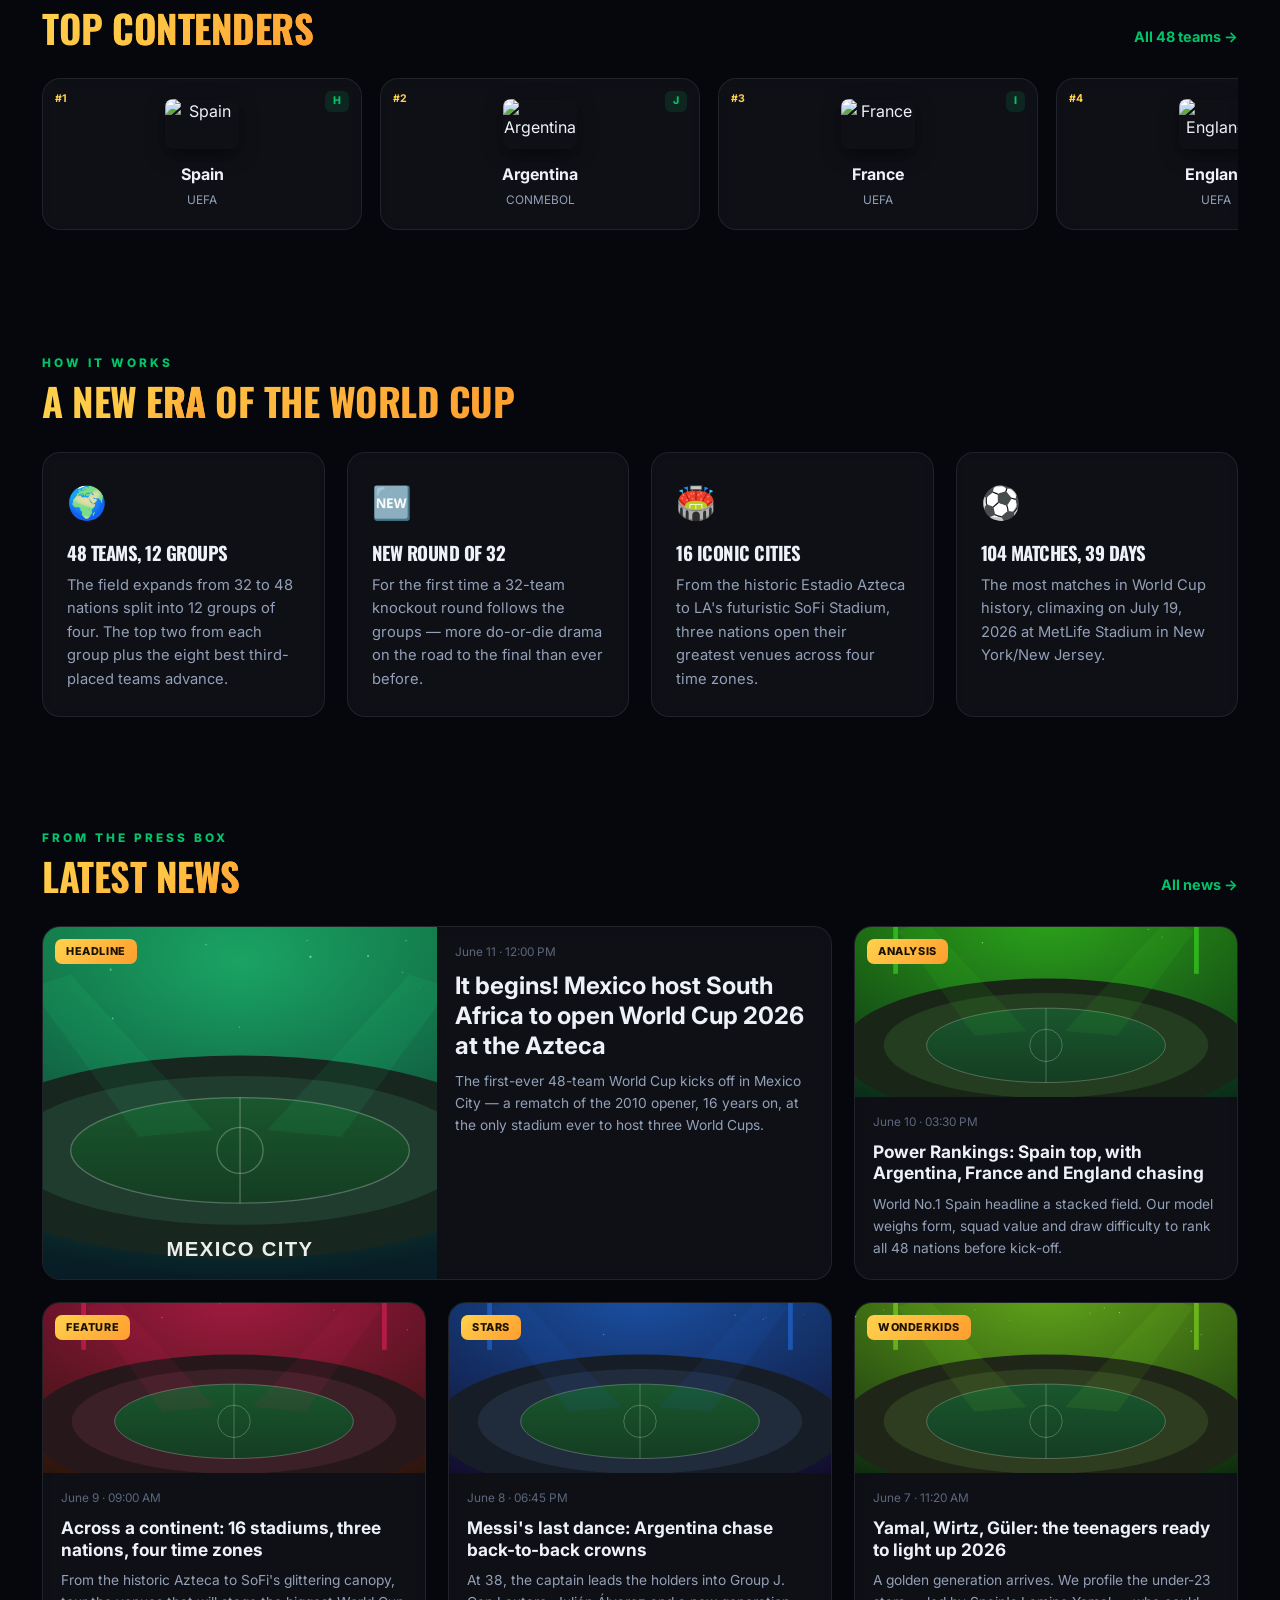
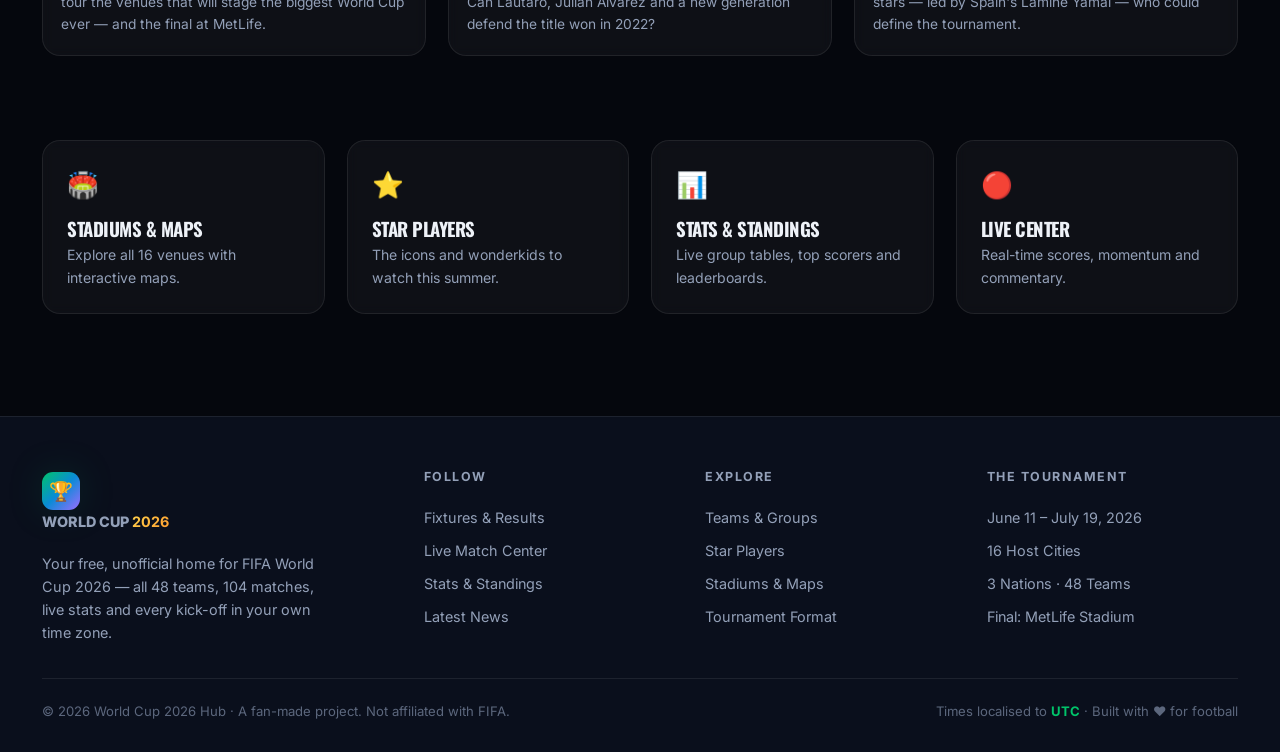
==== commit 3b416169: "Add files via upload" ====
--- a/index.html
+++ b/index.html
@@ -33,11 +33,12 @@
       </div>
     </div>
     <div class="hero-card reveal">
-      <div class="trophy">🏆</div>
-      <h3 class="display">Countdown to Kick-Off</h3>
-      <p class="sub">Opening Match · Mexico vs Croatia · Estadio Azteca</p>
-      <div class="countdown" id="countdown"></div>
-      <a href="fixtures.html" class="btn btn-gold" style="width:100%;justify-content:center;margin-top:20px">See Opening Fixtures →</a>
+      <div style="display:flex;justify-content:space-between;align-items:center;margin-bottom:14px">
+        <h3 class="display">⚽ Match Hub</h3>
+        <span class="pill pill-red" id="heroLivePill" style="display:none">● LIVE</span>
+      </div>
+      <div id="heroDynamic"><div class="muted" style="font-size:.85rem">Loading the latest…</div></div>
+      <a href="fixtures.html" class="btn btn-gold" style="width:100%;justify-content:center;margin-top:16px">Full schedule &amp; results →</a>
     </div>
   </div>
 </section>
@@ -124,7 +125,36 @@
 <script src="js/live-data.js"></script>
 <script src="js/app.js"></script>
 <script>
-  startCountdown(TOURNAMENT.start, '#countdown');
+  function miniRow(m,kind){
+    const h=team(m.home), a=team(m.away);
+    const c=LiveData.matchClock(m);
+    const right = kind==='next' ? `<span style="color:var(--green);font-weight:700">${localTime(m.kickoff)}</span>`
+      : (m.hs!=null ? `<b style="font-family:Oswald;font-size:1.05rem">${m.hs}-${m.as}</b>`
+                    : `<span style="color:var(--red);font-weight:700">${c.label||'LIVE'}</span>`);
+    const row=el('div');
+    row.style.cssText='display:flex;align-items:center;gap:8px;padding:8px 0;border-bottom:1px solid var(--card-border);cursor:pointer';
+    row.innerHTML=`<img src="${flag(h.cc)}" style="width:22px;height:15px;border-radius:3px">
+      <span style="font-weight:600;font-size:.86rem;flex:1">${h.code} <span class="muted">v</span> ${a.code}</span>
+      <img src="${flag(a.cc)}" style="width:22px;height:15px;border-radius:3px">
+      <span style="min-width:46px;text-align:right">${right}</span>`;
+    row.onclick=()=>{ if(c.state==='live') location.href='live.html?match='+m.id; else matchDetail(m); };
+    return row;
+  }
+  function renderHeroCard(live, finished, upcoming){
+    const box=$('#heroDynamic'); box.innerHTML='';
+    $('#heroLivePill').style.display = live.length ? '' : 'none';
+    if(live.length){
+      box.appendChild(el('div','',`<div style="font-size:.7rem;font-weight:800;letter-spacing:1.2px;color:var(--red);text-transform:uppercase;margin:2px 0 2px">🔴 Live now</div>`));
+      live.slice(0,2).forEach(m=>box.appendChild(miniRow(m,'live')));
+    }
+    box.appendChild(el('div','',`<div style="font-size:.7rem;font-weight:800;letter-spacing:1.2px;color:var(--gold);text-transform:uppercase;margin:12px 0 2px">Latest results</div>`));
+    if(finished.length) finished.slice(0,3).forEach(m=>box.appendChild(miniRow(m,'result')));
+    else box.appendChild(el('div','muted',`<span style="font-size:.82rem">No results yet — the tournament is just starting.</span>`));
+    if(upcoming.length){
+      box.appendChild(el('div','',`<div style="font-size:.7rem;font-weight:800;letter-spacing:1.2px;color:var(--green);text-transform:uppercase;margin:12px 0 2px">Next match · ${relativeKO(upcoming[0].kickoff)}</div>`));
+      box.appendChild(miniRow(upcoming[0],'next'));
+    }
+  }
 
   function isSameLocalDay(iso, ref){ const d=new Date(iso); return d.getFullYear()===ref.getFullYear()&&d.getMonth()===ref.getMonth()&&d.getDate()===ref.getDate(); }
 
@@ -134,6 +164,10 @@
     const live = withTeams.filter(m=>m.status==='live').sort((a,b)=>new Date(a.kickoff)-new Date(b.kickoff));
     const upcoming = withTeams.filter(m=>m.status==='upcoming').sort((a,b)=>new Date(a.kickoff)-new Date(b.kickoff));
     const finished = withTeams.filter(m=>m.status==='finished').sort((a,b)=>new Date(b.kickoff)-new Date(a.kickoff));
+    const finishedScored = finished.filter(m=>m.hs!=null);
+
+    /* HERO CARD — last results + next match (replaces the countdown) */
+    renderHeroCard(live, finishedScored, upcoming);
 
     /* SPOTLIGHT — always show a live match (or latest result) + the next match */
     const sp=$('#spotlight'); sp.innerHTML='';
--- a/css/styles.css
+++ b/css/styles.css
@@ -281,6 +281,36 @@
 .live-side .card{padding:18px}
 .lineup-row{display:flex;align-items:center;gap:9px;padding:7px 0;font-size:.85rem;border-bottom:1px solid var(--card-border)}
 .lineup-row .ln{width:24px;font-family:'Oswald';color:var(--muted);text-align:center}
+
+/* ---------- TACTICAL PITCH ---------- */
+.pitch-wrap{width:100%;border-radius:14px;overflow:hidden;background:#073f23;border:1px solid rgba(255,255,255,.1);box-shadow:inset 0 0 40px rgba(0,0,0,.35);line-height:0}
+.pitch-wrap canvas{display:block;width:100%}
+.pitch-caption{font-size:.72rem;color:var(--muted);margin-top:8px;line-height:1.4}
+.pitch-replay{padding:8px 14px;font-size:.82rem}
+.pitch-head{display:flex;justify-content:space-between;align-items:center;flex-wrap:wrap;gap:8px;margin-bottom:10px}
+.form-badges{display:flex;gap:7px;flex-wrap:wrap}
+.fbadge{display:inline-flex;align-items:center;gap:5px;background:var(--card);border:1px solid var(--card-border);border-radius:8px;padding:4px 9px;font-size:.74rem;font-weight:700}
+.fbadge img{width:18px;height:12px;border-radius:2px}
+.fbadge b{color:var(--green)}
+.fbadge i{font-style:normal;font-size:.6rem;color:var(--muted);background:rgba(255,255,255,.06);padding:1px 5px;border-radius:5px}
+/* possession meter */
+.poss-meter{margin-bottom:12px}
+.poss-row{display:flex;justify-content:space-between;align-items:center;font-size:.76rem;margin-bottom:5px}
+.poss-bar{height:9px;border-radius:6px;background:var(--gold);overflow:hidden}
+.poss-bar span{display:block;height:100%;width:50%;background:var(--green);transition:width .6s ease}
+/* controls */
+.pitch-controls{margin-top:12px;display:flex;flex-direction:column;gap:10px}
+.pitch-toggles{display:flex;gap:7px;flex-wrap:wrap}
+.chip.mini{padding:6px 12px;font-size:.76rem;opacity:.5}
+.chip.mini.on{opacity:1;background:rgba(0,196,106,.14);border-color:rgba(0,196,106,.4);color:var(--green)}
+.goal-timeline{display:flex;align-items:center;gap:6px;flex-wrap:wrap}
+.tl-btn{background:var(--card);border:1px solid var(--card-border);color:var(--text);border-radius:8px;width:34px;height:30px;cursor:pointer;font-size:.8rem;flex:0 0 auto}
+.tl-btn:hover{border-color:var(--green)}
+.goal-timeline .pins{display:flex;gap:6px;flex-wrap:wrap;flex:1}
+.goal-pin{display:inline-flex;align-items:center;gap:4px;background:var(--card);border:1px solid var(--card-border);border-radius:999px;padding:3px 9px;cursor:pointer;font-size:.74rem}
+.goal-pin img{width:16px;height:11px;border-radius:2px}
+.goal-pin .gm{font-family:Oswald;font-weight:700;color:var(--gold)}
+.goal-pin.on{border-color:var(--gold);background:rgba(255,210,76,.12)}
 
 /* ---------- NEWS ---------- */
 .news-grid{grid-template-columns:repeat(auto-fill,minmax(300px,1fr))}
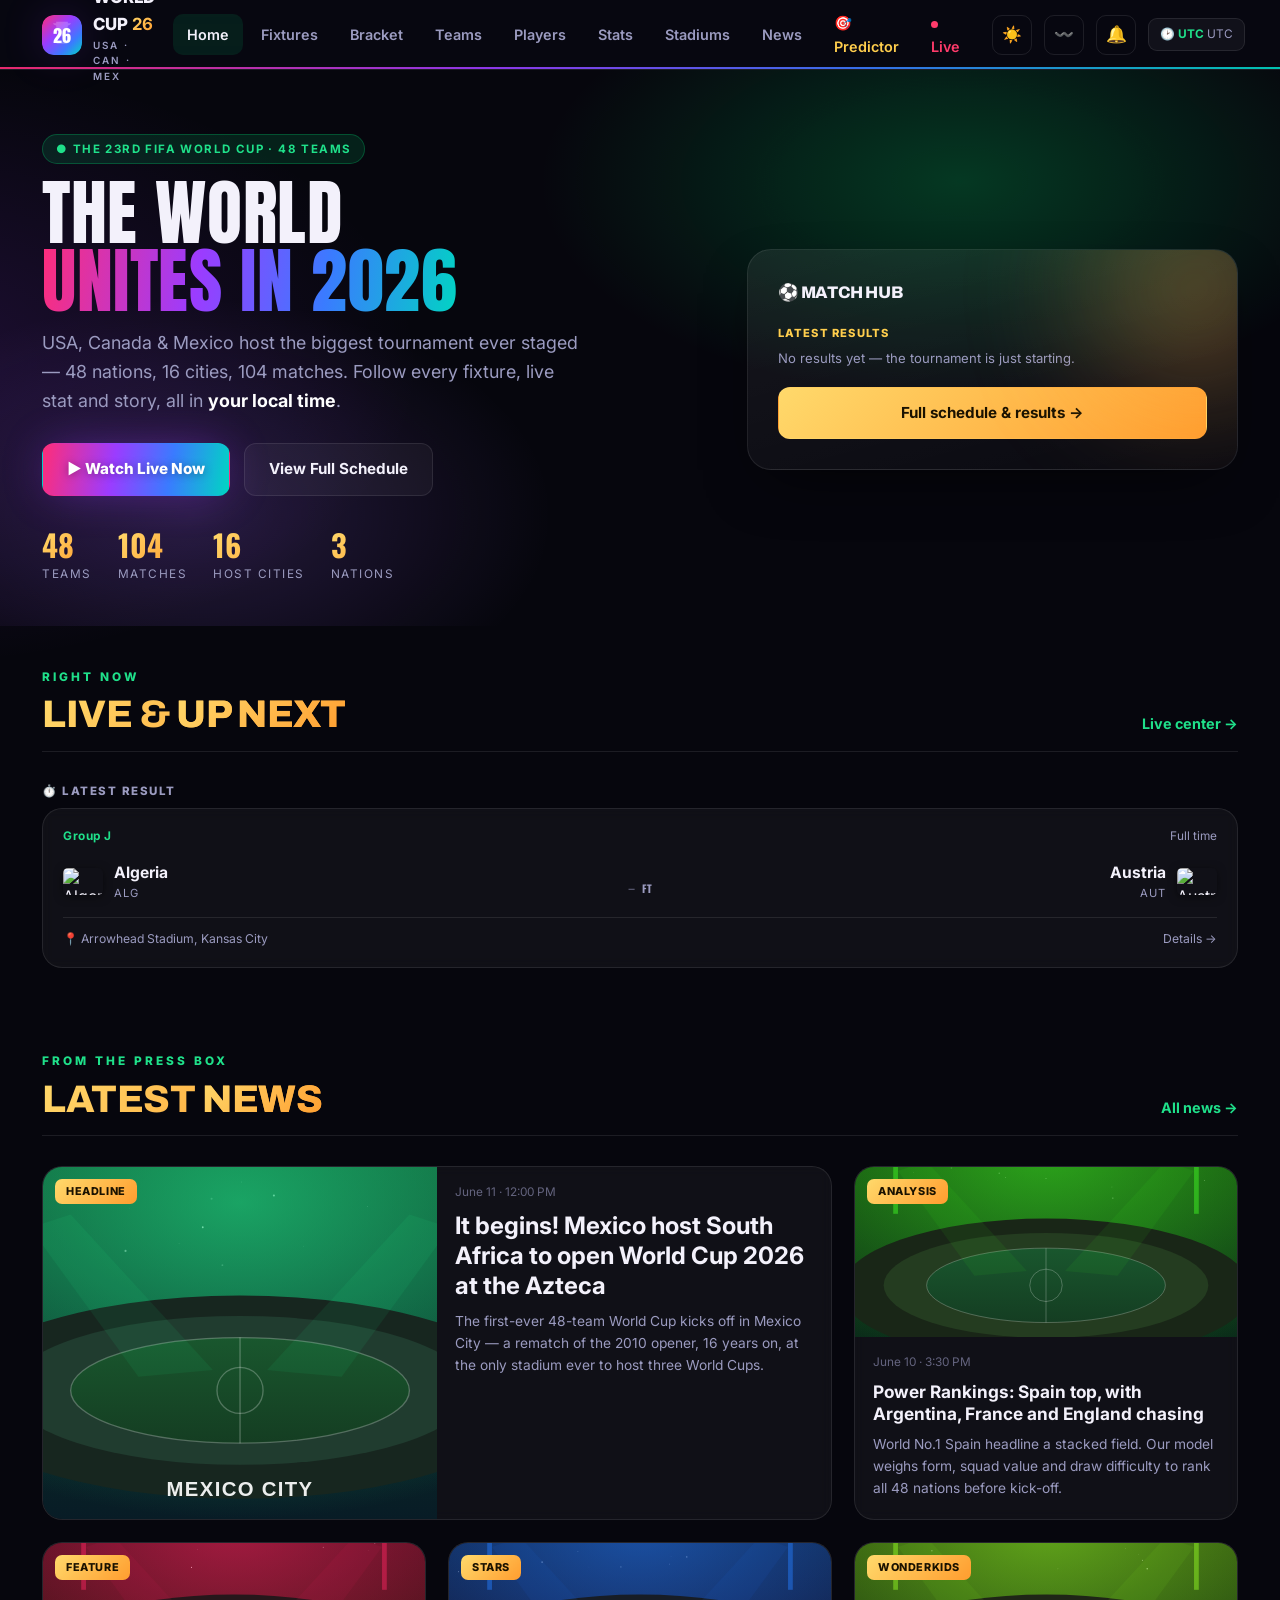
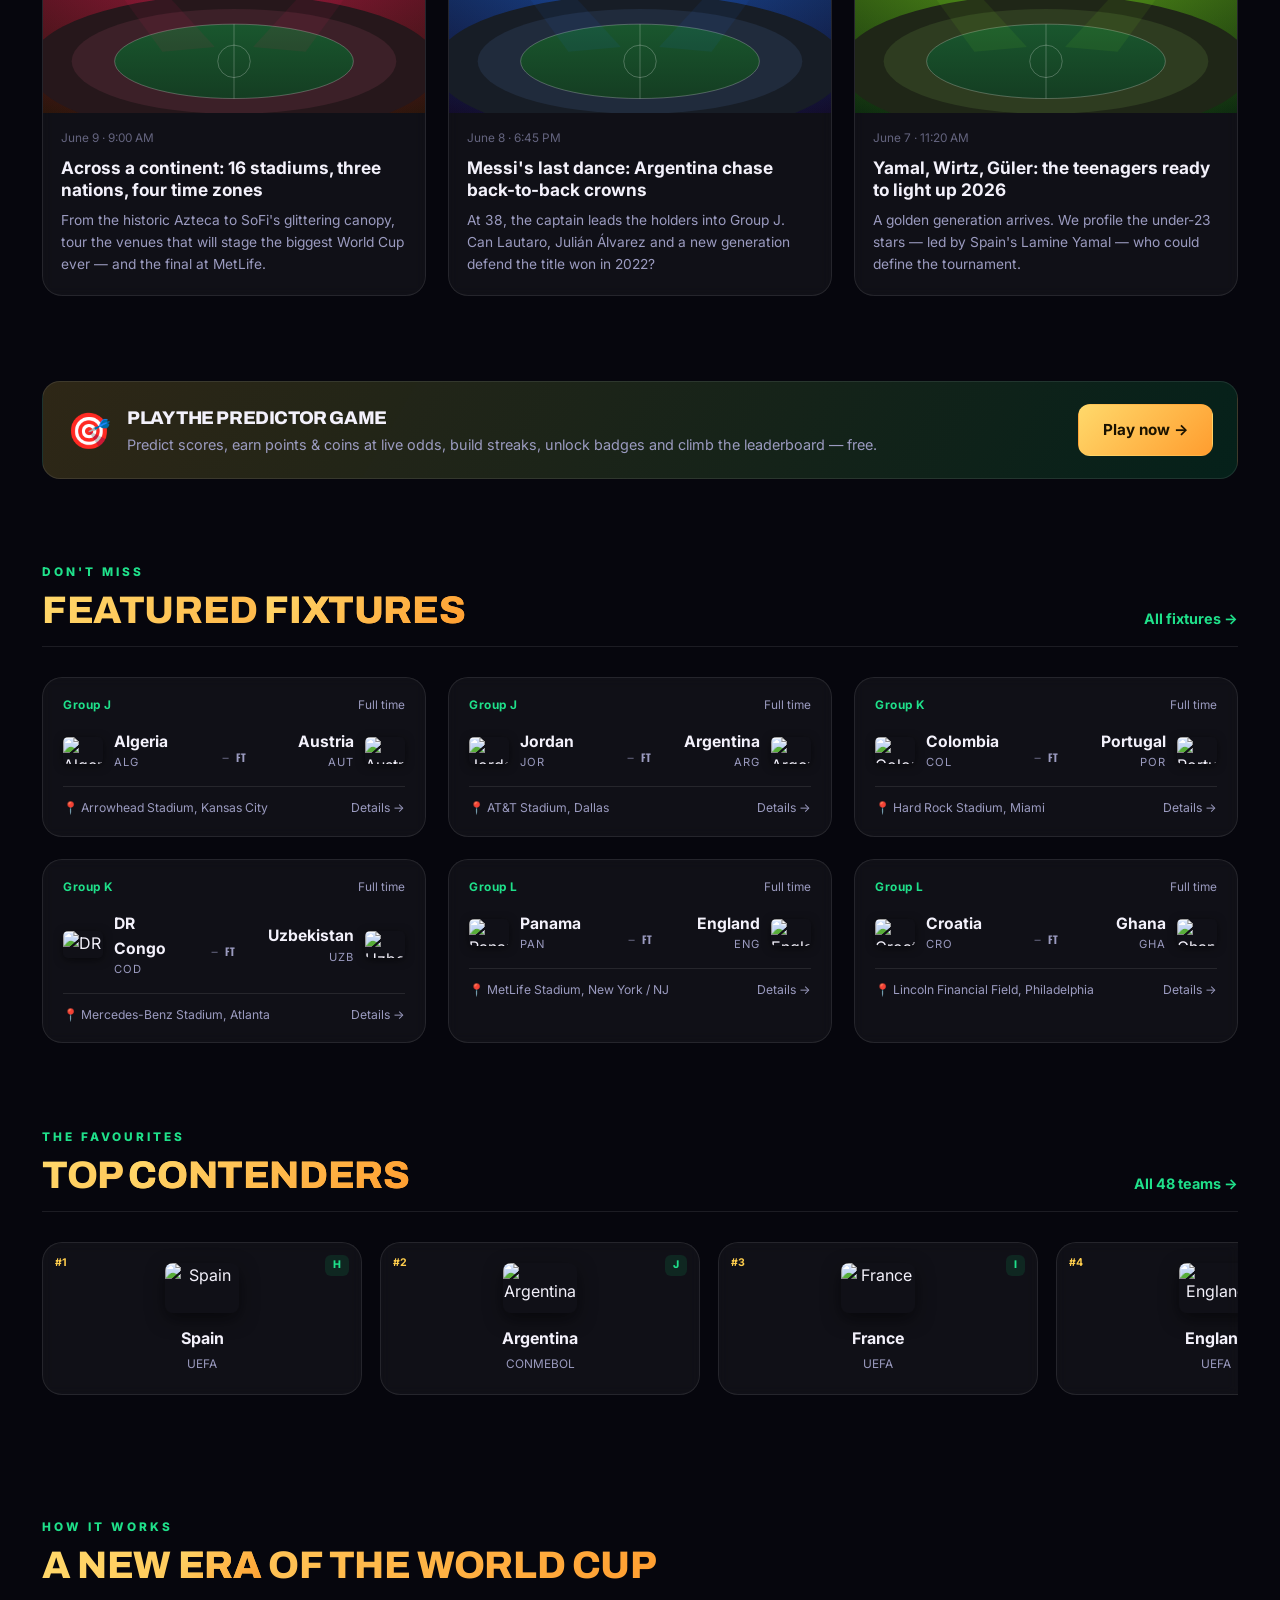
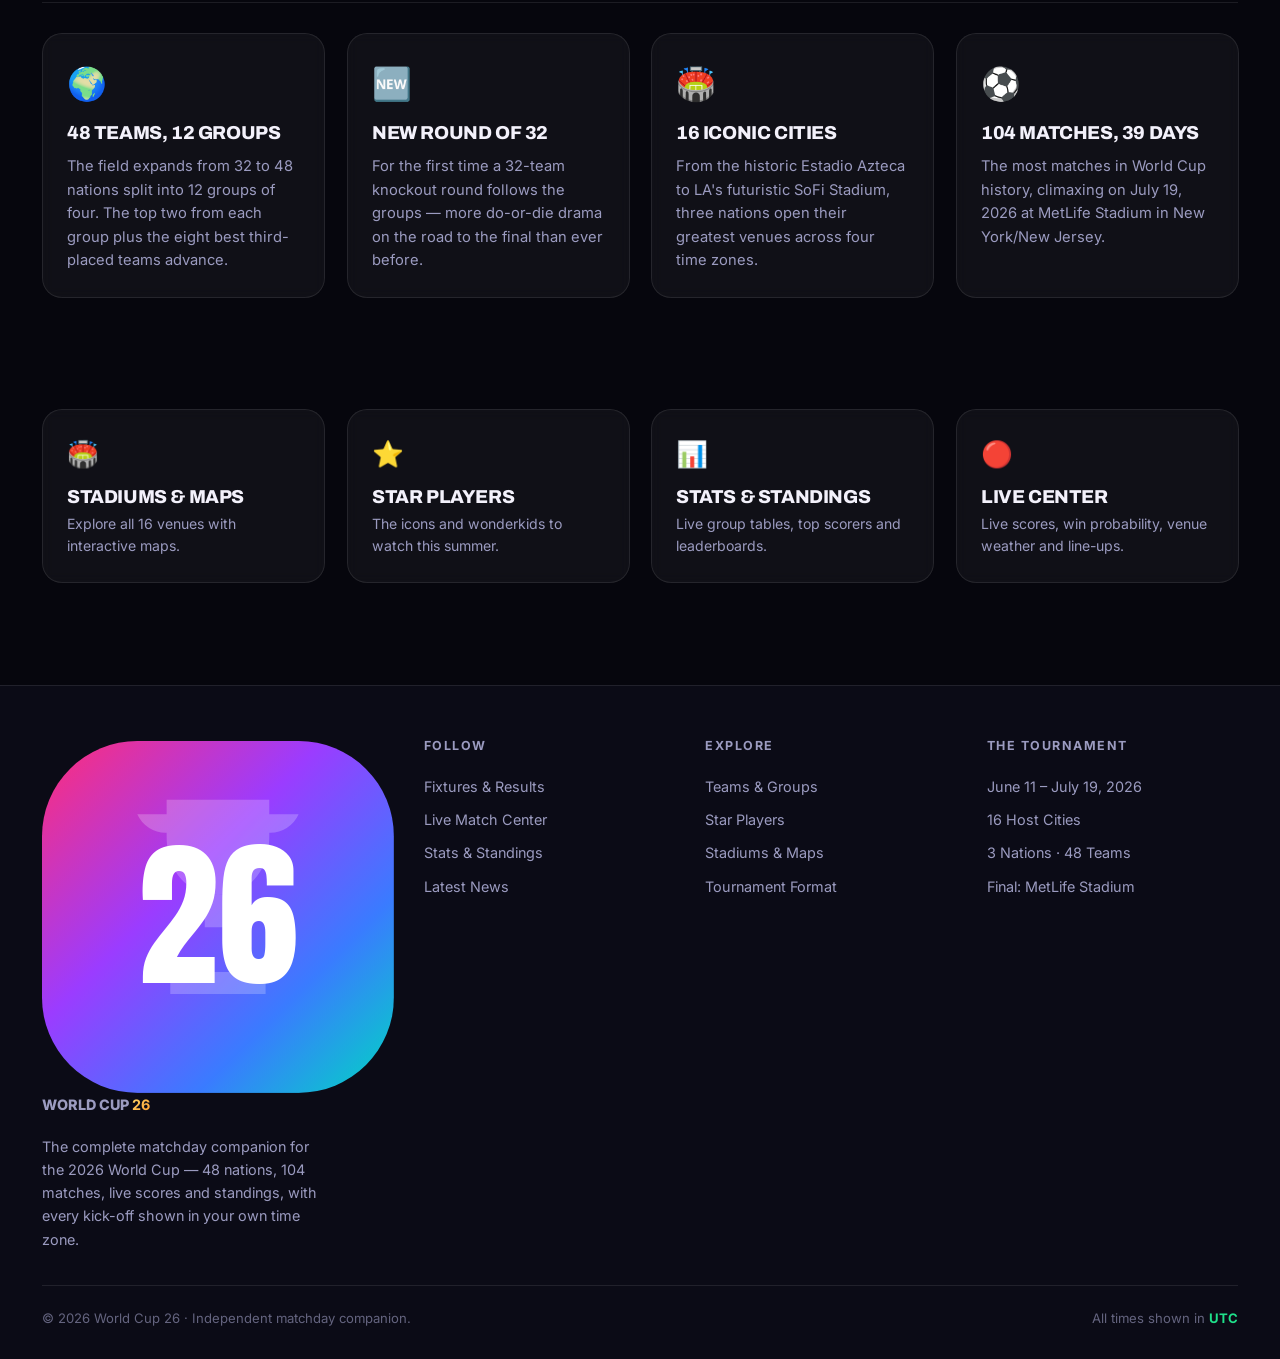
==== commit 0f0ea32e: "Add files via upload" ====
--- a/index.html
+++ b/index.html
@@ -54,6 +54,28 @@
   </div>
 </section>
 
+<!-- LIVE NEWS (directly below Live & Up Next) -->
+<section class="section-tight">
+  <div class="wrap">
+    <div class="section-head reveal">
+      <div><div class="eyebrow">From the press box <span id="homeNewsState" class="muted"></span></div><h2 class="display">Latest <span class="display">News</span></h2></div>
+      <a href="news.html" class="link-more">All news →</a>
+    </div>
+    <div class="grid news-grid reveal" id="homeNews"></div>
+  </div>
+</section>
+
+<!-- PREDICTOR PROMO -->
+<section class="section-tight">
+  <div class="wrap reveal">
+    <a href="predictor.html" class="home-promo">
+      <span class="pi">🎯</span>
+      <div style="flex:1"><b class="display">Play the Predictor Game</b><div class="muted">Predict scores, earn points &amp; coins at live odds, build streaks, unlock badges and climb the leaderboard — free.</div></div>
+      <span class="btn btn-gold">Play now →</span>
+    </a>
+  </div>
+</section>
+
 <!-- TODAY'S MATCHES WIDGET -->
 <section class="section-tight" id="todaySec" style="display:none">
   <div class="wrap">
@@ -100,29 +122,19 @@
   </div>
 </section>
 
-<!-- LATEST NEWS -->
-<section class="section-tight">
-  <div class="wrap">
-    <div class="section-head reveal">
-      <div><div class="eyebrow">From the press box</div><h2 class="display">Latest <span class="display">News</span></h2></div>
-      <a href="news.html" class="link-more">All news →</a>
-    </div>
-    <div class="grid news-grid reveal" id="homeNews"></div>
-  </div>
-</section>
-
 <!-- QUICK LINKS -->
 <section class="section-tight">
   <div class="wrap grid reveal" style="grid-template-columns:repeat(auto-fit,minmax(200px,1fr))">
     <a href="stadiums.html" class="card" style="padding:24px"><div style="font-size:1.6rem">🏟️</div><h3 class="display" style="margin-top:8px">Stadiums &amp; Maps</h3><p class="muted" style="font-size:.88rem">Explore all 16 venues with interactive maps.</p></a>
     <a href="players.html" class="card" style="padding:24px"><div style="font-size:1.6rem">⭐</div><h3 class="display" style="margin-top:8px">Star Players</h3><p class="muted" style="font-size:.88rem">The icons and wonderkids to watch this summer.</p></a>
     <a href="stats.html" class="card" style="padding:24px"><div style="font-size:1.6rem">📊</div><h3 class="display" style="margin-top:8px">Stats &amp; Standings</h3><p class="muted" style="font-size:.88rem">Live group tables, top scorers and leaderboards.</p></a>
-    <a href="live.html" class="card" style="padding:24px"><div style="font-size:1.6rem">🔴</div><h3 class="display" style="margin-top:8px">Live Center</h3><p class="muted" style="font-size:.88rem">Real-time scores, momentum and commentary.</p></a>
+    <a href="live.html" class="card" style="padding:24px"><div style="font-size:1.6rem">🔴</div><h3 class="display" style="margin-top:8px">Live Center</h3><p class="muted" style="font-size:.88rem">Live scores, win probability, venue weather and line-ups.</p></a>
   </div>
 </section>
 
 <script src="js/data.js"></script>
 <script src="js/live-data.js"></script>
+<script src="js/news.js"></script>
 <script src="js/app.js"></script>
 <script>
   function miniRow(m,kind){
@@ -207,23 +219,35 @@
     tt.appendChild(c);
   });
 
-  // News
-  const hn = $('#homeNews');
-  NEWS.slice(0,5).forEach((n,i)=>{
-    const c = el('div','card news-card'+(i===0?' news-feature':''));
-    const venue = stadium(n.img);
-    c.innerHTML = `<div class="news-img"><span class="cat">${n.cat}</span>
-        <img src="${cityImg(n.img, venue.city||n.img)}" alt=""></div>
-      <div class="news-body"><div class="date">${localDate(n.date,{month:'long',day:'numeric'})} · ${localTime(n.date)}</div>
+  // News — live feed, with curated fallback
+  function homeNewsFallback(){
+    const hn=$('#homeNews'); hn.innerHTML='';
+    NEWS.slice(0,5).forEach((n,i)=>{
+      const c=el('div','card news-card'+(i===0?' news-feature':'')); const venue=stadium(n.img);
+      c.innerHTML=`<div class="news-img"><span class="cat">${n.cat}</span><img src="${cityImg(n.img, venue.city||n.img)}" alt=""></div>
+        <div class="news-body"><div class="date">${localDate(n.date,{month:'long',day:'numeric'})} · ${localTime(n.date)}</div>
         <h3>${n.title}</h3><p class="blurb">${n.blurb}</p></div>`;
-    loadVenuePhoto(c.querySelector('.news-img img'), venue.wiki);
-    c.onclick = ()=> showModal(`<div class="modal-hero" style="background:var(--grad-hero)"><span style="font-size:2.4rem">📰</span></div>
-      <div class="modal-body"><span class="pill pill-gold">${n.cat}</span>
-      <h2 style="margin:12px 0 4px">${n.title}</h2><p class="sub">${localDateFull(n.date)} · ${localTime(n.date)} ${tzAbbr}</p>
-      <p style="color:var(--muted)">${n.blurb}</p><p style="color:var(--muted);margin-top:12px">Full coverage, team-by-team reaction and tactical analysis continues across our News desk as the tournament unfolds.</p>
-      <a href="news.html" class="btn btn-primary" style="margin-top:18px">More stories →</a></div>`);
-    hn.appendChild(c);
-  });
+      loadVenuePhoto(c.querySelector('.news-img img'), venue.wiki);
+      hn.appendChild(c);
+    });
+  }
+  function timeAgo(d){ const s=(Date.now()-new Date(d))/1000; if(isNaN(s))return''; if(s<3600)return Math.max(1,s/60|0)+'m ago'; if(s<86400)return (s/3600|0)+'h ago'; return (s/86400|0)+'d ago'; }
+  NewsFeed.load().then(items=>{
+    const hn=$('#homeNews');
+    if(!items || !items.length){ $('#homeNewsState').textContent=''; homeNewsFallback(); return; }
+    $('#homeNewsState').innerHTML='· <span style="color:var(--green)">●</span> live';
+    hn.innerHTML='';
+    items.slice(0,5).forEach((n,i)=>{
+      const c=el('div','card news-card'+(i===0?' news-feature':''));
+      const imgSrc=n.img||cityImg(n.title,'World Cup 2026');
+      c.innerHTML=`<div class="news-img"><span class="cat">${n.src||'News'}</span><img src="${imgSrc}" alt="" referrerpolicy="no-referrer"></div>
+        <div class="news-body"><div class="date">${n.date?localDate(n.date,{month:'short',day:'numeric'}):''} <span class="muted">· ${timeAgo(n.date)}</span></div>
+        <h3>${n.title}</h3><p class="blurb">${n.blurb||''}</p><span class="link-more">Read full story ↗</span></div>`;
+      const im=c.querySelector('.news-img img'); im.onerror=()=>{ im.onerror=null; im.src=cityImg(n.title,'World Cup 2026'); };
+      c.onclick=()=>window.open(n.link,'_blank','noopener');
+      hn.appendChild(c);
+    });
+  }).catch(homeNewsFallback);
 </script>
 </body>
 </html>
--- a/css/styles.css
+++ b/css/styles.css
@@ -1,36 +1,40 @@
 /* =====================================================================
-   FIFA WORLD CUP 2026 — DESIGN SYSTEM
-   A premium, dark, glassmorphic theme with a green-pitch + gold accent.
+   WORLD CUP 26 — DESIGN SYSTEM
+   Bold tournament identity: ink-black canvas, a vibrant multicolour
+   signature gradient (magenta → violet → blue → teal) and gold trophy.
    ===================================================================== */
+@import url('https://fonts.googleapis.com/css2?family=Anton&family=Archivo:wght@600;700;800;900&display=swap');
 :root{
-  --bg:#05070d;
-  --bg-2:#0a0f1c;
-  --surface:#0e1422;
-  --surface-2:#131b2e;
-  --card:rgba(255,255,255,.04);
-  --card-border:rgba(255,255,255,.08);
-  --text:#eef2f8;
-  --muted:#93a0b8;
-  --faint:#5c677d;
-
-  --green:#00c46a;
-  --green-deep:#009b54;
-  --gold:#ffd24c;
-  --gold-deep:#e8b51c;
-  --red:#ff4d5e;
-  --blue:#4da3ff;
-  --purple:#9b6cff;
-
-  --grad-hero:linear-gradient(135deg,#00c46a 0%,#0a8bd6 50%,#9b6cff 100%);
-  --grad-gold:linear-gradient(135deg,#ffd24c,#ff9d2f);
+  --bg:#06060d;
+  --bg-2:#0b0b16;
+  --surface:#101023;
+  --surface-2:#17162e;
+  --card:rgba(255,255,255,.045);
+  --card-border:rgba(255,255,255,.09);
+  --text:#f3f1fb;
+  --muted:#9b9bc0;
+  --faint:#64647f;
+
+  --green:#1fe08a;
+  --green-deep:#0fb86f;
+  --gold:#ffce4d;
+  --gold-deep:#f0a81c;
+  --red:#ff3b6b;
+  --blue:#3a7bff;
+  --purple:#9b3cff;
+  --magenta:#ff2d78;
+  --cyan:#00d6c2;
+
+  --grad-hero:linear-gradient(100deg,#ff2d78 0%,#9b3cff 38%,#3a7bff 68%,#00d6c2 100%);
+  --grad-gold:linear-gradient(135deg,#ffd96b,#ff9d2f);
   --grad-pitch:linear-gradient(160deg,#0a3d23 0%,#062818 100%);
 
-  --radius:18px;
+  --radius:20px;
   --radius-sm:12px;
-  --shadow:0 18px 50px -18px rgba(0,0,0,.65);
-  --shadow-glow:0 0 40px -8px rgba(0,196,106,.35);
+  --shadow:0 22px 60px -22px rgba(0,0,0,.72);
+  --shadow-glow:0 0 46px -8px rgba(155,60,255,.45);
   --maxw:1240px;
-  --header-h:68px;
+  --header-h:70px;
   font-synthesis:none;
 }
 
@@ -39,8 +43,9 @@
 body{
   font-family:'Inter','Segoe UI',system-ui,-apple-system,sans-serif;
   background:
-    radial-gradient(1200px 600px at 80% -10%, rgba(0,196,106,.14), transparent 60%),
-    radial-gradient(1000px 500px at -10% 10%, rgba(75,163,255,.12), transparent 55%),
+    radial-gradient(1100px 560px at 82% -12%, rgba(255,45,120,.16), transparent 60%),
+    radial-gradient(900px 520px at -8% 8%, rgba(155,60,255,.16), transparent 58%),
+    radial-gradient(900px 600px at 50% 120%, rgba(0,214,194,.10), transparent 60%),
     var(--bg);
   color:var(--text);
   line-height:1.6;
@@ -50,7 +55,8 @@
 }
 a{color:inherit;text-decoration:none}
 img{max-width:100%;display:block}
-.display{font-family:'Oswald','Inter',sans-serif;font-weight:700;letter-spacing:-.5px;text-transform:uppercase}
+.display{font-family:'Archivo','Inter',sans-serif;font-weight:800;letter-spacing:-.4px;text-transform:uppercase}
+.hero h1,.page-hero h1{font-family:'Anton','Archivo',sans-serif;font-weight:400;letter-spacing:.6px;text-transform:uppercase}
 
 /* ---------- layout helpers ---------- */
 .wrap{max-width:var(--maxw);margin:0 auto;padding:0 22px}
@@ -75,15 +81,22 @@
 .site-header{
   position:sticky;top:0;z-index:50;height:var(--header-h);
   backdrop-filter:blur(18px);
-  background:rgba(7,10,18,.72);
+  background:rgba(8,8,18,.78);
   border-bottom:1px solid var(--card-border);
 }
+.site-header::after{content:'';position:absolute;left:0;right:0;bottom:0;height:2px;background:var(--grad-hero);opacity:.9}
 .nav{height:100%;display:flex;align-items:center;justify-content:space-between;gap:18px}
 .brand{display:flex;align-items:center;gap:11px;font-weight:800;font-size:1.05rem}
 .brand .logo{
-  width:38px;height:38px;border-radius:11px;display:grid;place-items:center;
-  background:var(--grad-hero);font-size:1.2rem;box-shadow:var(--shadow-glow);
-}
+  width:40px;height:40px;border-radius:12px;overflow:hidden;flex:0 0 auto;
+  box-shadow:var(--shadow-glow);
+}
+.emblem{width:100%;height:100%;display:block}
+.em-shine{animation:emShine 5s ease-in-out infinite}
+@keyframes emShine{0%,55%{transform:translateX(0)}78%{transform:translateX(66px)}100%{transform:translateX(66px)}}
+.icon-btn{background:none;border:1px solid var(--card-border);color:var(--muted);width:40px;height:40px;border-radius:10px;font-size:1rem;cursor:pointer;transition:.15s;flex:0 0 auto}
+.icon-btn:hover{color:var(--text);border-color:rgba(155,60,255,.5)}
+.icon-btn.on{color:var(--gold);border-color:rgba(255,206,77,.5)}
 .brand b{background:var(--grad-gold);-webkit-background-clip:text;background-clip:text;-webkit-text-fill-color:transparent}
 .brand small{display:block;font-size:.62rem;letter-spacing:2px;color:var(--muted);font-weight:600}
 .nav-links{display:flex;align-items:center;gap:4px}
@@ -93,6 +106,8 @@
 }
 .nav-links a:hover{color:var(--text);background:rgba(255,255,255,.05)}
 .nav-links a.active{color:var(--text);background:rgba(0,196,106,.12)}
+.nav-links a.pred-link{color:var(--gold)}
+.nav-links a.pred-link::before{content:'🎯';margin-right:5px}
 .nav-links a.live-link{color:var(--red)}
 .nav-links a.live-link::before{content:'';width:7px;height:7px;border-radius:50%;background:var(--red);display:inline-block;margin-right:6px;animation:blink 1.2s infinite}
 .nav-right{display:flex;align-items:center;gap:12px}
@@ -121,8 +136,8 @@
 .hero p.lead{font-size:1.12rem;color:var(--muted);max-width:540px}
 .hero-cta{display:flex;gap:14px;margin-top:28px;flex-wrap:wrap}
 .btn{display:inline-flex;align-items:center;gap:9px;padding:13px 24px;border-radius:12px;font-weight:700;font-size:.95rem;cursor:pointer;border:1px solid transparent;transition:.2s;white-space:nowrap}
-.btn-primary{background:var(--grad-hero);color:#04130c;box-shadow:var(--shadow-glow)}
-.btn-primary:hover{transform:translateY(-2px)}
+.btn-primary{background:var(--grad-hero);color:#fff;font-weight:800;text-shadow:0 1px 8px rgba(0,0,0,.35);box-shadow:var(--shadow-glow)}
+.btn-primary:hover{transform:translateY(-2px);filter:brightness(1.08)}
 .btn-ghost{background:var(--card);border-color:var(--card-border);color:var(--text)}
 .btn-ghost:hover{background:rgba(255,255,255,.08)}
 .btn-gold{background:var(--grad-gold);color:#1a1200}
@@ -174,7 +189,7 @@
 .groups-grid{grid-template-columns:repeat(auto-fill,minmax(330px,1fr))}
 .group-card{padding:0}
 .group-head{display:flex;align-items:center;gap:10px;padding:15px 18px;background:linear-gradient(90deg,rgba(0,196,106,.12),transparent);border-bottom:1px solid var(--card-border)}
-.group-head .gl{width:34px;height:34px;border-radius:9px;background:var(--grad-hero);display:grid;place-items:center;font-family:'Oswald';font-weight:700;color:#04130c}
+.group-head .gl{width:34px;height:34px;border-radius:9px;background:var(--grad-hero);display:grid;place-items:center;font-family:'Oswald';font-weight:700;color:#fff;text-shadow:0 1px 3px rgba(0,0,0,.4)}
 .group-head h3{font-size:1rem}
 .standings{width:100%;border-collapse:collapse;font-size:.85rem}
 .standings th{text-align:center;font-size:.66rem;text-transform:uppercase;letter-spacing:.5px;color:var(--muted);padding:9px 4px;font-weight:600}
@@ -222,7 +237,7 @@
 .filterbar{display:flex;gap:9px;flex-wrap:wrap;margin-bottom:26px;align-items:center}
 .chip{padding:8px 16px;border-radius:999px;font-size:.84rem;font-weight:600;background:var(--card);border:1px solid var(--card-border);color:var(--muted);cursor:pointer;transition:.16s}
 .chip:hover{color:var(--text);border-color:rgba(0,196,106,.4)}
-.chip.active{background:var(--grad-hero);color:#04130c;border-color:transparent}
+.chip.active{background:var(--grad-hero);color:#fff;font-weight:700;border-color:transparent}
 .search-input{flex:1;min-width:180px;max-width:300px;padding:10px 16px;border-radius:11px;background:var(--card);border:1px solid var(--card-border);color:var(--text);font-size:.9rem;outline:none}
 .search-input:focus{border-color:var(--green)}
 
@@ -312,6 +327,12 @@
 .goal-pin .gm{font-family:Oswald;font-weight:700;color:var(--gold)}
 .goal-pin.on{border-color:var(--gold);background:rgba(255,210,76,.12)}
 
+/* ---------- per-match / inline news links ---------- */
+.md-news{display:block;padding:9px 0;border-bottom:1px solid var(--card-border);transition:.15s}
+.md-news:hover{padding-left:5px}
+.md-news-t{display:block;font-size:.88rem;font-weight:600;line-height:1.3}
+.md-news-m{display:block;font-size:.72rem;color:var(--muted);margin-top:2px}
+
 /* ---------- NEWS ---------- */
 .news-grid{grid-template-columns:repeat(auto-fill,minmax(300px,1fr))}
 .news-card{display:flex;flex-direction:column;cursor:pointer}
@@ -375,7 +396,34 @@
 .reveal{opacity:0;transform:translateY(24px);transition:.7s cubic-bezier(.2,.7,.2,1)}
 .reveal.in{opacity:1;transform:none}
 
+/* back-to-top */
+.to-top{position:fixed;right:18px;bottom:18px;width:46px;height:46px;border-radius:50%;border:1px solid var(--card-border);background:rgba(14,20,34,.92);backdrop-filter:blur(8px);color:var(--text);font-size:1.3rem;cursor:pointer;opacity:0;pointer-events:none;transform:translateY(12px);transition:.25s;z-index:60}
+.to-top.show{opacity:1;pointer-events:auto;transform:none}
+.to-top:hover{border-color:var(--green);color:var(--green)}
+
+/* layout polish — consistent section rhythm + dividers */
+.section-head{border-bottom:1px solid var(--card-border);padding-bottom:16px}
+.page-hero h1::after{content:'';display:block;width:64px;height:4px;border-radius:3px;background:var(--grad-gold);margin-top:14px}
+.card{will-change:transform}
+.home-promo{display:flex;align-items:center;gap:16px;padding:20px 24px;border-radius:18px;background:linear-gradient(120deg,rgba(255,210,76,.16),rgba(0,196,106,.14));border:1px solid var(--card-border);transition:.2s}
+.home-promo:hover{transform:translateY(-3px);border-color:rgba(255,210,76,.5)}
+.home-promo .pi{font-size:2.2rem}
+.home-promo b{font-size:1.15rem}
+.home-promo .muted{font-size:.9rem}
+
 /* ---------- RESPONSIVE ---------- */
+/* collapse the (now longer) nav into the hamburger earlier */
+@media(max-width:1024px){
+  .nav-links{
+    position:fixed;top:var(--header-h);left:0;right:0;flex-direction:column;align-items:stretch;
+    background:rgba(7,10,18,.98);backdrop-filter:blur(20px);padding:14px;gap:4px;
+    border-bottom:1px solid var(--card-border);transform:translateY(-160%);transition:.3s;z-index:49;max-height:calc(100vh - var(--header-h));overflow:auto;
+  }
+  .nav-links.open{transform:none}
+  .nav-links a{padding:13px 14px;font-size:1rem}
+  .burger{display:grid;place-items:center}
+  .tz-badge{display:none}
+}
 @media(max-width:980px){
   .hero-grid{grid-template-columns:1fr}
   .live-wrap{grid-template-columns:1fr}
@@ -433,6 +481,9 @@
   .scroll-x>*{flex-basis:78vw}
 }
 @media(max-width:420px){
+  .icon-btn,.notif-bell,.burger{width:36px;height:36px;font-size:.95rem}
+  .nav-right{gap:7px}
+  .brand small{display:none}
   .hero h1{font-size:2.2rem}
   .match-teams{gap:5px}
   .mt-side{gap:7px}
@@ -442,6 +493,34 @@
   .round-col{flex-basis:84vw;min-width:84vw}
 }
 /* nicer focus + tap highlight */
-a,button,input{-webkit-tap-highlight-color:rgba(0,196,106,.25)}
-:focus-visible{outline:2px solid var(--green);outline-offset:2px}
+a,button,input{-webkit-tap-highlight-color:rgba(155,60,255,.25)}
+:focus-visible{outline:2px solid var(--purple);outline-offset:2px}
 @media(hover:none){ .card:hover{transform:none} }
+
+/* ============ LIGHT THEME ============ */
+html.light{
+  --bg:#eceef6; --bg-2:#e3e6f2; --surface:#ffffff; --surface-2:#f2f3fb;
+  --card:rgba(18,20,45,.04); --card-border:rgba(20,30,80,.14);
+  --text:#161726; --muted:#5a6178; --faint:#8b91aa;
+  --shadow:0 18px 44px -22px rgba(40,30,90,.25);
+}
+html.light body{
+  background:
+    radial-gradient(1100px 560px at 82% -12%, rgba(255,45,120,.10), transparent 60%),
+    radial-gradient(900px 520px at -8% 8%, rgba(155,60,255,.10), transparent 58%),
+    radial-gradient(900px 600px at 50% 120%, rgba(0,170,160,.08), transparent 60%),
+    var(--bg);
+}
+html.light .site-header{background:rgba(255,255,255,.85)}
+html.light .nav-links a{color:#454b69}
+html.light .nav-links a:hover{background:rgba(20,30,80,.06)}
+html.light .tz-badge,html.light .icon-btn,html.light .notif-bell,html.light .burger{background:#fff}
+html.light .search-input,html.light .chip,html.light .tab,html.light .stepper button{background:#fff}
+html.light .modal-close{background:rgba(0,0,0,.35)}
+
+/* ============ REDUCED MOTION ============ */
+html.reduce-motion *,html.reduce-motion *::before,html.reduce-motion *::after{
+  animation-duration:.001ms !important;animation-iteration-count:1 !important;transition-duration:.001ms !important;scroll-behavior:auto !important;
+}
+html.reduce-motion .reveal{opacity:1 !important;transform:none !important}
+@media(prefers-reduced-motion:reduce){ html:not(.reduce-motion) .reveal{transition-duration:.2s} }
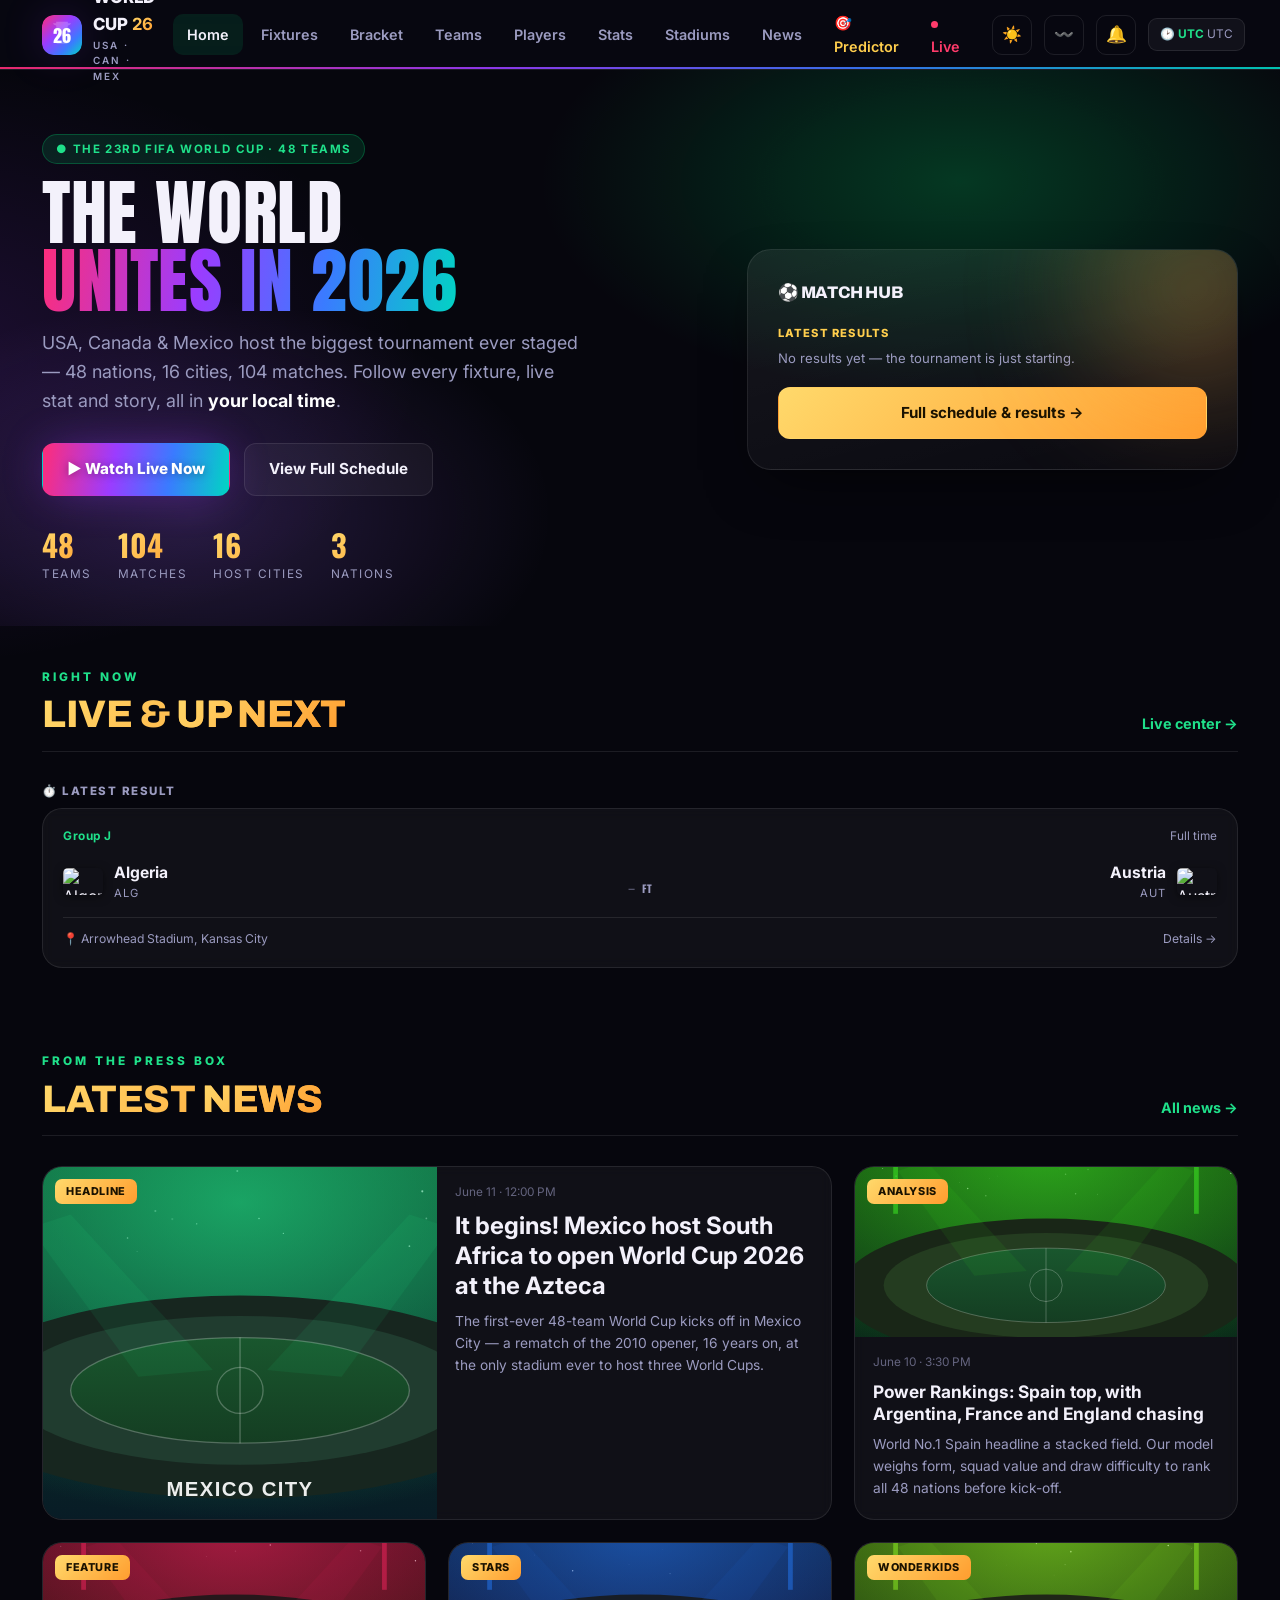
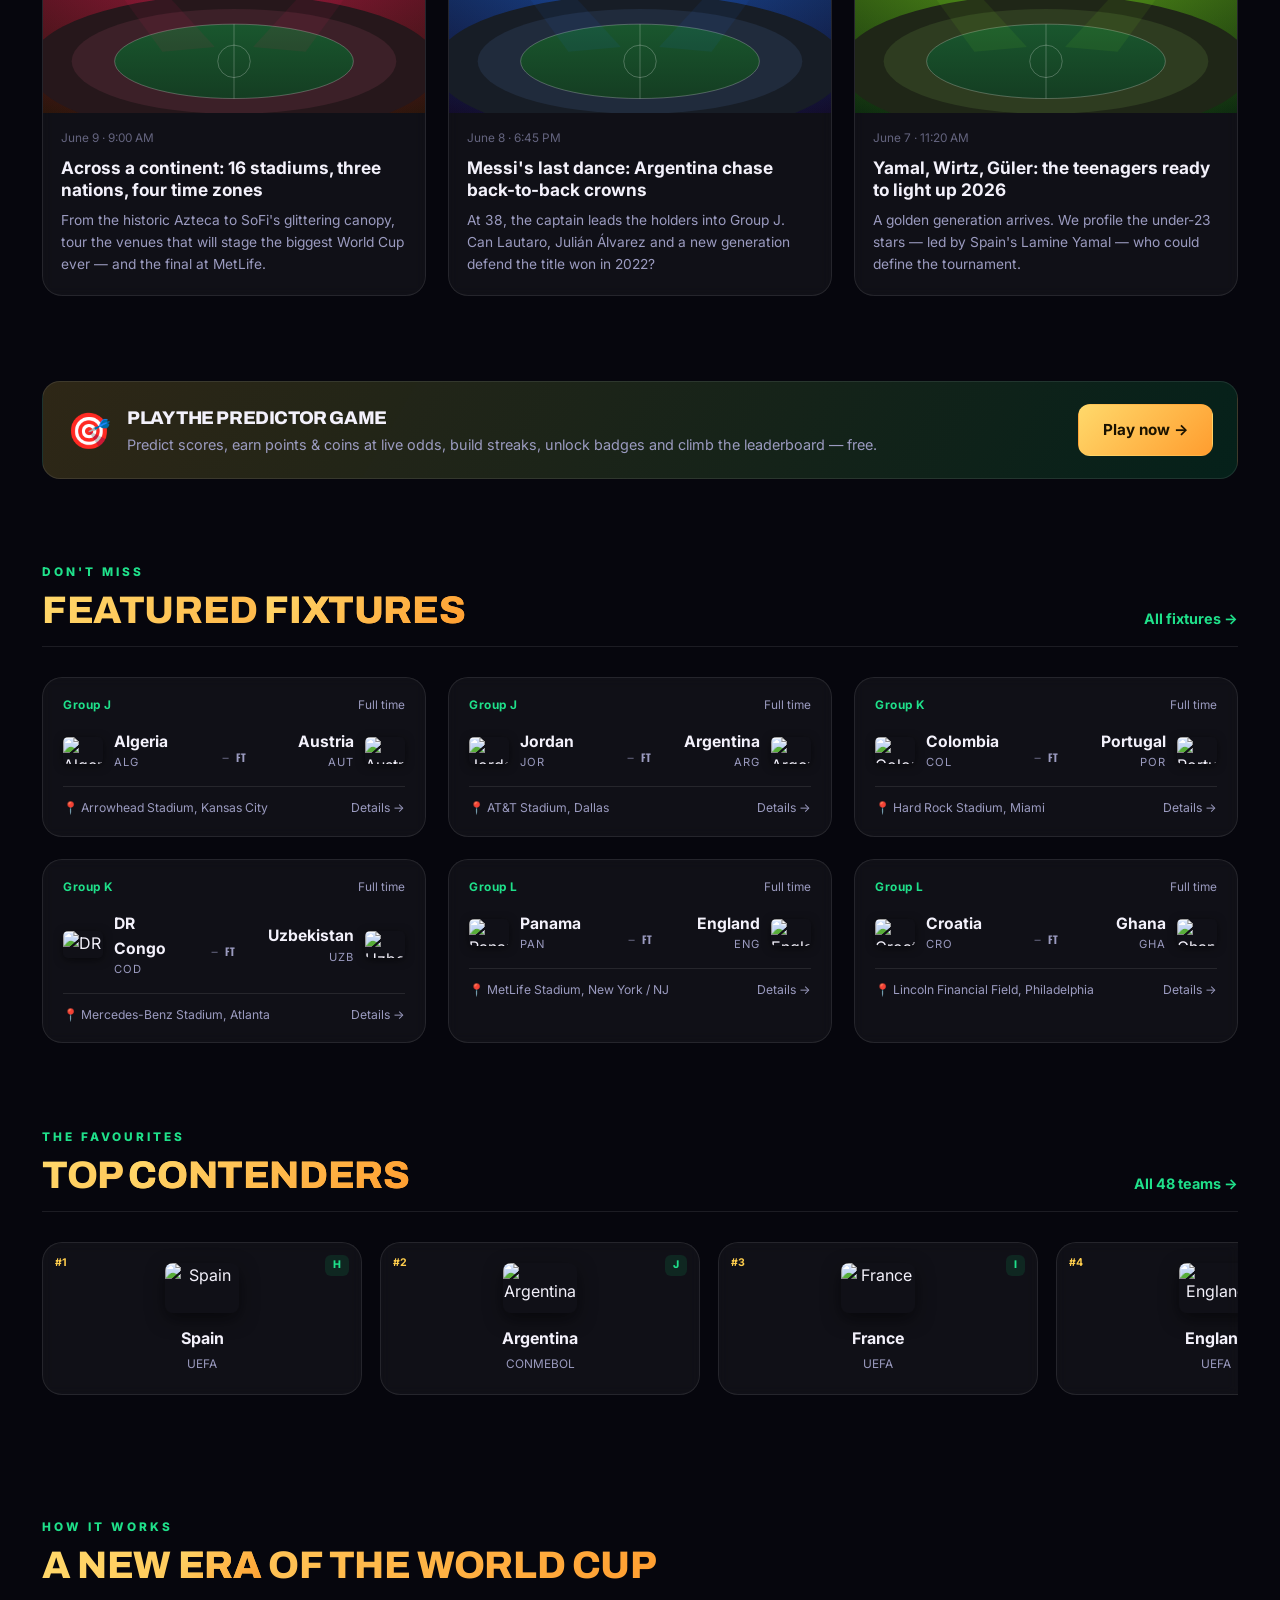
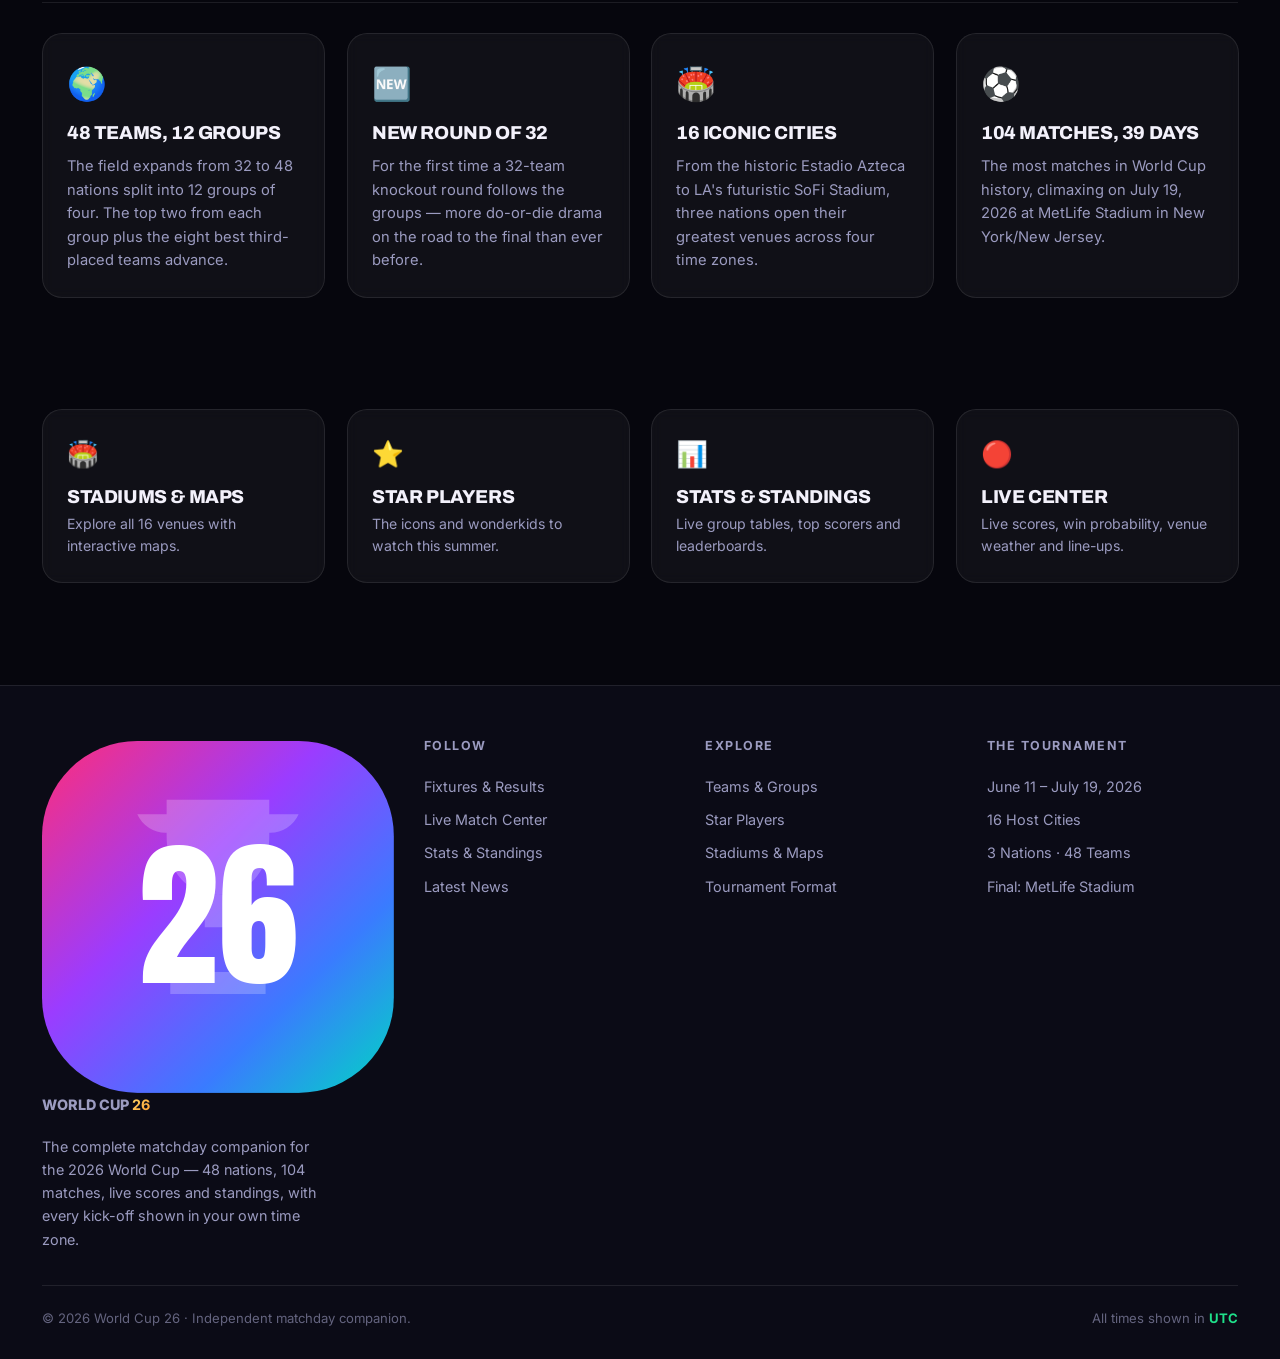
==== commit 5034a318: "Add files via upload" ====
--- a/index.html
+++ b/index.html
@@ -8,10 +8,21 @@
 <link rel="preconnect" href="https://fonts.googleapis.com">
 <link rel="preconnect" href="https://flagcdn.com">
 <link href="https://fonts.googleapis.com/css2?family=Inter:wght@400;500;600;700;800&family=Oswald:wght@500;600;700&display=swap" rel="stylesheet">
+<link rel="canonical" href="https://arnav-dugad.github.io/FIFA-WC-2026/index.html">
+<meta property="og:type" content="website"><meta property="og:site_name" content="World Cup 2026 Hub">
+<meta property="og:title" content="World Cup 2026 Hub — Live Scores, Fixtures, Bracket & Predictor">
+<meta property="og:description" content="Your free home for FIFA World Cup 2026: live scores, fixtures, teams, players, stats, stadiums, knockout bracket, a predictor game and news — all in your local time.">
+<meta property="og:image" content="https://arnav-dugad.github.io/FIFA-WC-2026/og.png">
+<meta property="og:url" content="https://arnav-dugad.github.io/FIFA-WC-2026/index.html">
+<meta name="twitter:card" content="summary_large_image">
+<meta name="twitter:title" content="World Cup 2026 Hub">
+<meta name="twitter:description" content="Live scores, fixtures, bracket, predictor & news for the FIFA World Cup 2026.">
+<meta name="twitter:image" content="https://arnav-dugad.github.io/FIFA-WC-2026/og.png">
 <link rel="stylesheet" href="css/styles.css">
 <link rel="icon" href="data:image/svg+xml,%3Csvg xmlns='http://www.w3.org/2000/svg' viewBox='0 0 100 100'%3E%3Ctext y='.9em' font-size='90'%3E%F0%9F%8F%86%3C/text%3E%3C/svg%3E">
 </head>
 <body data-page="index.html">
+<noscript><div class="ns">This hub needs JavaScript for live scores &amp; interactivity. Browse: <a href="index.html">Home</a> · <a href="fixtures.html">Fixtures</a> · <a href="bracket.html">Bracket</a> · <a href="teams.html">Teams</a> · <a href="players.html">Players</a> · <a href="stats.html">Stats</a> · <a href="stadiums.html">Stadiums</a> · <a href="news.html">News</a> · <a href="predictor.html">Predictor</a> · <a href="live.html">Live</a></div></noscript>
 
 <!-- HERO -->
 <section class="hero">
@@ -235,7 +246,7 @@
   NewsFeed.load().then(items=>{
     const hn=$('#homeNews');
     if(!items || !items.length){ $('#homeNewsState').textContent=''; homeNewsFallback(); return; }
-    $('#homeNewsState').innerHTML='· <span style="color:var(--green)">●</span> live';
+    $('#homeNewsState').innerHTML = NewsFeed.live ? '· <span style="color:var(--green)">●</span> live' : '· saved';
     hn.innerHTML='';
     items.slice(0,5).forEach((n,i)=>{
       const c=el('div','card news-card'+(i===0?' news-feature':''));
@@ -244,7 +255,7 @@
         <div class="news-body"><div class="date">${n.date?localDate(n.date,{month:'short',day:'numeric'}):''} <span class="muted">· ${timeAgo(n.date)}</span></div>
         <h3>${n.title}</h3><p class="blurb">${n.blurb||''}</p><span class="link-more">Read full story ↗</span></div>`;
       const im=c.querySelector('.news-img img'); im.onerror=()=>{ im.onerror=null; im.src=cityImg(n.title,'World Cup 2026'); };
-      c.onclick=()=>window.open(n.link,'_blank','noopener');
+      a11yClick(c, ()=>window.open(n.link,'_blank','noopener'), `Read: ${n.title}`);
       hn.appendChild(c);
     });
   }).catch(homeNewsFallback);
--- a/css/styles.css
+++ b/css/styles.css
@@ -492,6 +492,7 @@
   .section-head h2{font-size:1.5rem}
   .round-col{flex-basis:84vw;min-width:84vw}
 }
+@media(max-width:760px){ #awardsGrid{grid-template-columns:1fr !important} }
 /* nicer focus + tap highlight */
 a,button,input{-webkit-tap-highlight-color:rgba(155,60,255,.25)}
 :focus-visible{outline:2px solid var(--purple);outline-offset:2px}
@@ -499,10 +500,11 @@
 
 /* ============ LIGHT THEME ============ */
 html.light{
-  --bg:#eceef6; --bg-2:#e3e6f2; --surface:#ffffff; --surface-2:#f2f3fb;
-  --card:rgba(18,20,45,.04); --card-border:rgba(20,30,80,.14);
-  --text:#161726; --muted:#5a6178; --faint:#8b91aa;
-  --shadow:0 18px 44px -22px rgba(40,30,90,.25);
+  --bg:#eef0f7; --bg-2:#e6e9f3; --surface:#ffffff; --surface-2:#f4f5fc;
+  --card:#ffffff; --card-border:rgba(22,30,75,.13);
+  --text:#13141f; --muted:#5b6178; --faint:#9298b0;
+  --shadow:0 18px 44px -22px rgba(40,30,90,.22);
+  --shadow-glow:0 0 40px -10px rgba(155,60,255,.28);
 }
 html.light body{
   background:
@@ -511,12 +513,27 @@
     radial-gradient(900px 600px at 50% 120%, rgba(0,170,160,.08), transparent 60%),
     var(--bg);
 }
-html.light .site-header{background:rgba(255,255,255,.85)}
+html.light .site-header{background:rgba(255,255,255,.88)}
 html.light .nav-links a{color:#454b69}
 html.light .nav-links a:hover{background:rgba(20,30,80,.06)}
+html.light .nav-links a.active{color:var(--text)}
 html.light .tz-badge,html.light .icon-btn,html.light .notif-bell,html.light .burger{background:#fff}
-html.light .search-input,html.light .chip,html.light .tab,html.light .stepper button{background:#fff}
-html.light .modal-close{background:rgba(0,0,0,.35)}
+html.light .search-input,html.light select.search-input,html.light .stepper button{background:#fff}
+html.light .chip{background:#fff}
+html.light .modal-close{background:rgba(0,0,0,.4);color:#fff}
+/* surfaces that were tuned for a dark canvas */
+html.light .hero-card{background:#fff}
+html.light .pred-hero{background:linear-gradient(135deg,rgba(255,45,120,.10),rgba(58,123,255,.08))}
+html.light .card:hover{box-shadow:0 16px 40px -22px rgba(40,30,90,.3)}
+html.light .btn-ghost:hover{background:rgba(20,30,80,.05)}
+/* bars/tracks that used translucent white become invisible on light → darken */
+html.light .sr-bar,html.light .pitch,html.light .xp-bar,html.light .poss-bar{background:rgba(20,30,70,.12)}
+html.light .lineup-row,html.light .standings td,html.light .board td,html.light .md-news{border-color:rgba(22,30,75,.1)}
+html.light .scroll-x::-webkit-scrollbar-thumb,html.light ::-webkit-scrollbar-thumb{background:rgba(20,30,70,.18)}
+html.light ::-webkit-scrollbar-track{background:var(--bg-2)}
+/* live scoreboard stays a dark "stadium" panel for contrast */
+html.light .lsb-team h3,html.light .lsb-score{color:#fff}
+html.light .to-top{background:rgba(255,255,255,.92);color:var(--text)}
 
 /* ============ REDUCED MOTION ============ */
 html.reduce-motion *,html.reduce-motion *::before,html.reduce-motion *::after{
